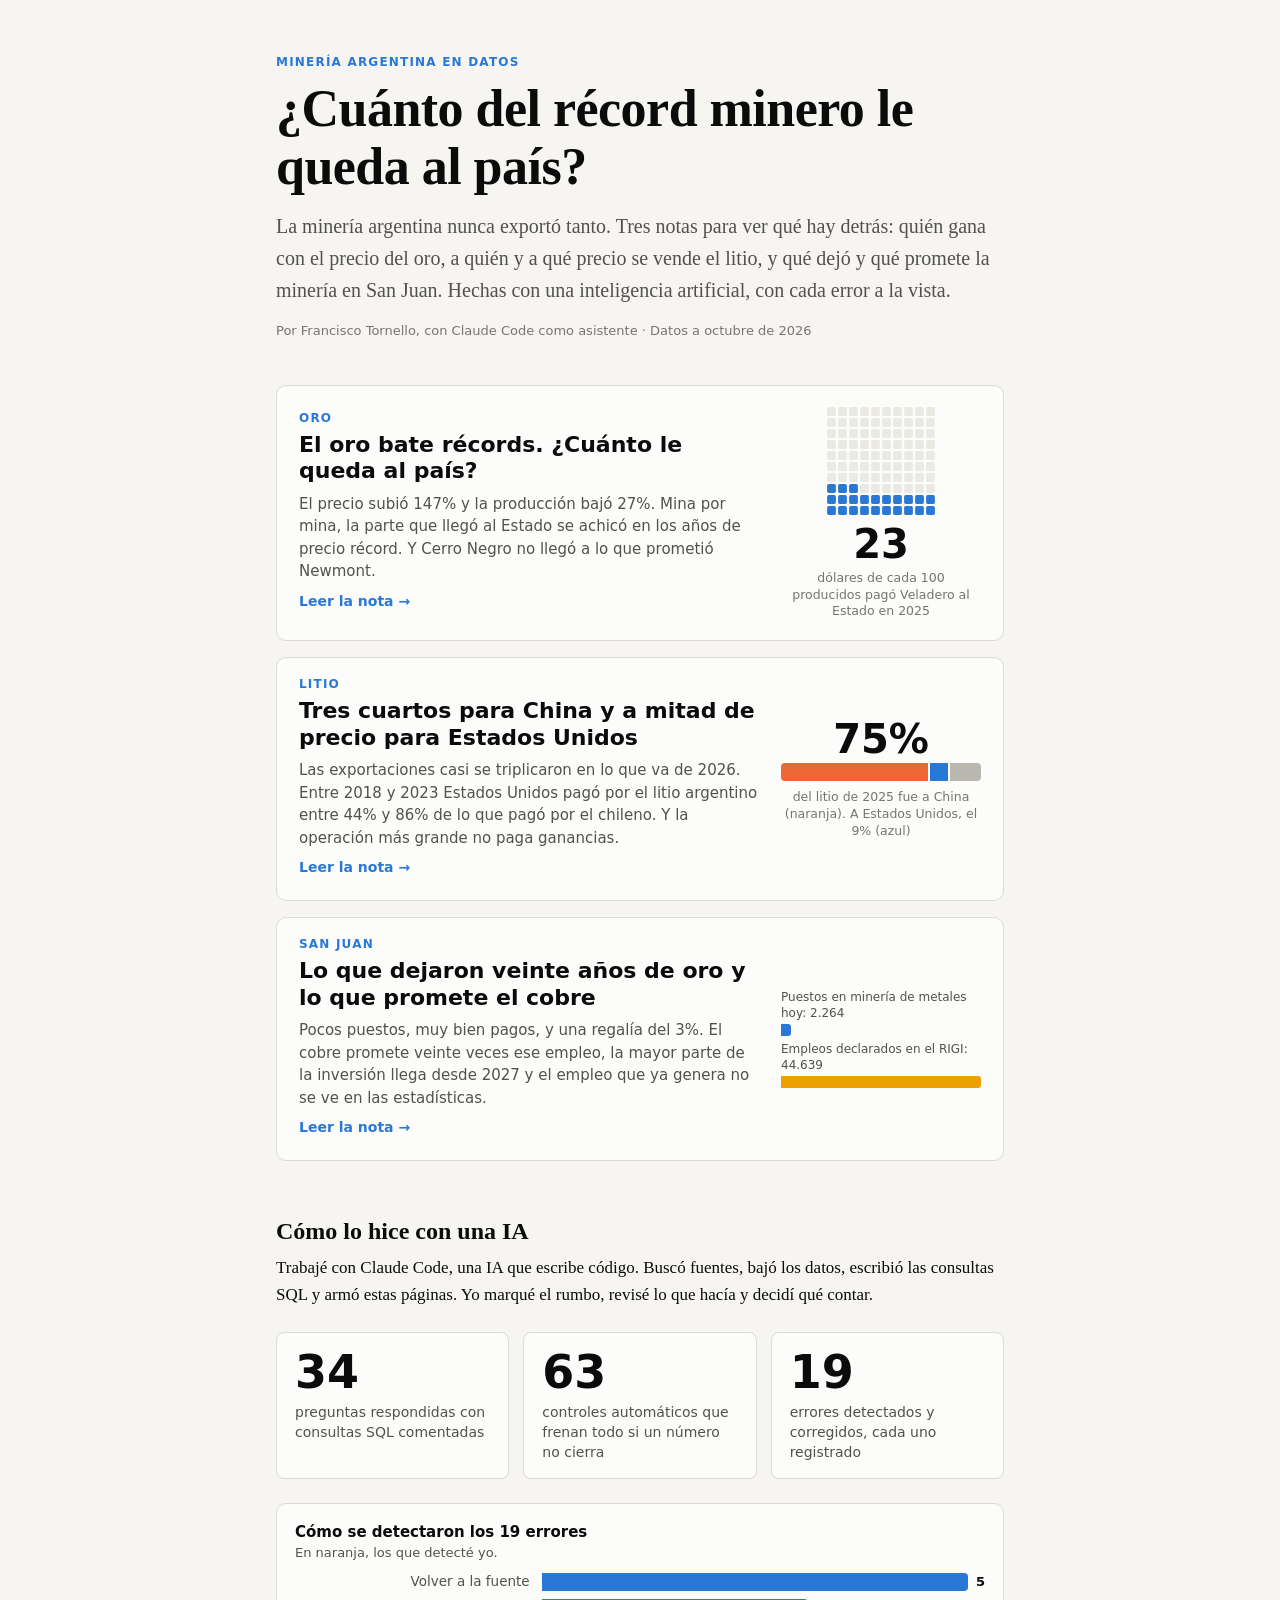
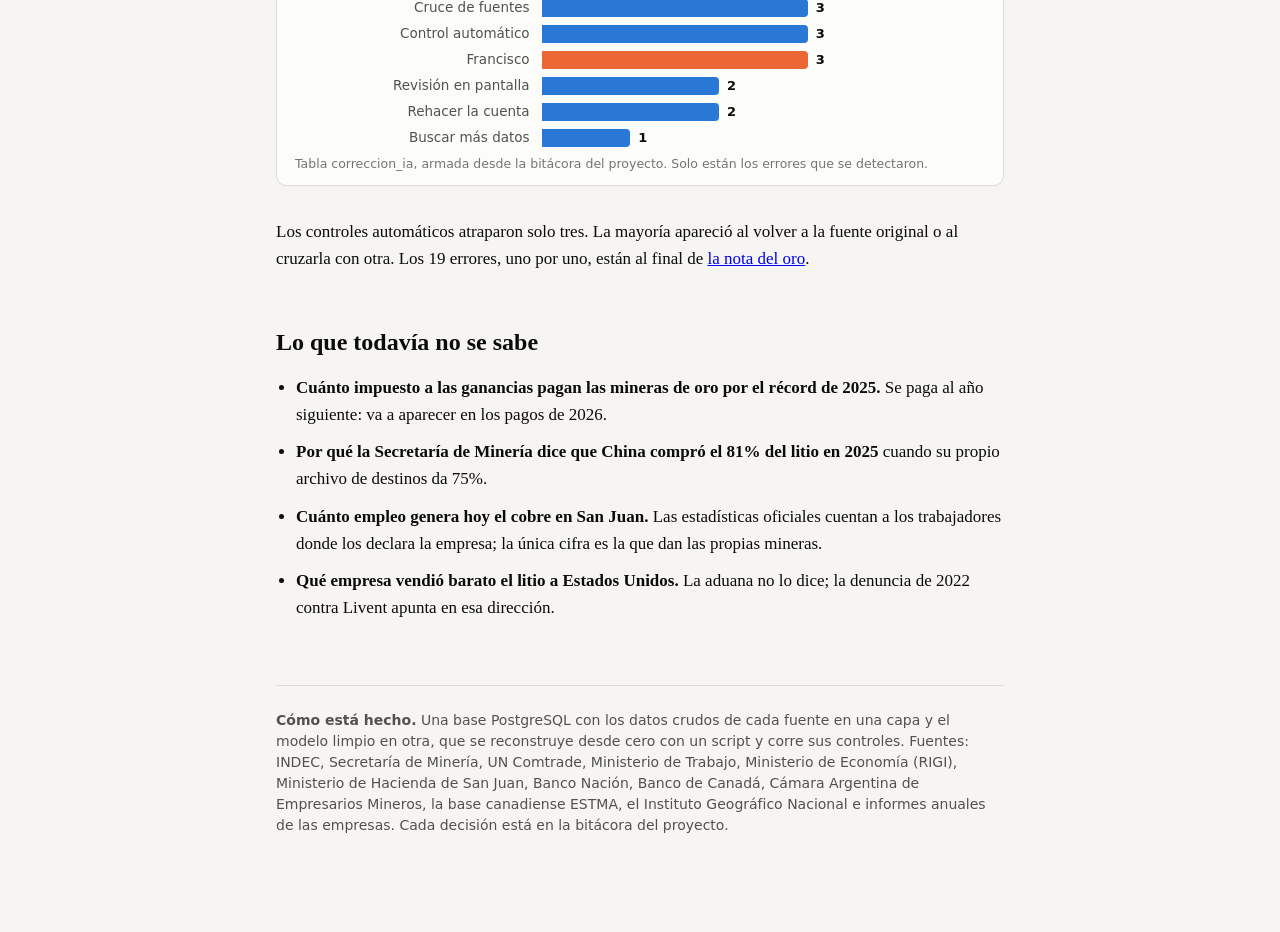
==== pagina/index.html @ 3047401e "Minería argentina en datos: portada, tres notas, 34 consultas y la base que se arma sola Versión púb" ====
<!doctype html>
<html lang="es">
<head>
<meta charset="utf-8">
<meta name="viewport" content="width=device-width, initial-scale=1">
<title>Minería argentina en datos</title>
<style>
:root {
  color-scheme: light;
  --surface-0: #f6f5f2;
  --surface-1: #fcfcfb;
  --text-primary: #0b0b0b;
  --text-secondary: #52514e;
  --text-muted: #77756f;
  --rule: #dddbd5;
  --grid: #ebe9e4;
  --series-1: #2a78d6;
  --series-2: #eb6834;
  --series-3: #1baf7a;
  --series-4: #eda100;
  --series-5: #e87ba4;
  --otros: #b9b7b0;
  --acento: #2a78d6;
}
@media (prefers-color-scheme: dark) {
  :root:where(:not([data-theme="light"])) {
    color-scheme: dark;
    --surface-0: #121211;
    --surface-1: #1a1a19;
    --text-primary: #ffffff;
    --text-secondary: #c3c2b7;
    --text-muted: #9a988f;
    --rule: #383835;
    --grid: #2a2a28;
    --series-1: #3987e5;
    --series-2: #d95926;
    --series-3: #199e70;
    --series-4: #c98500;
    --series-5: #d55181;
    --otros: #5e5d58;
    --acento: #6da7ec;
  }
}
:root[data-theme="dark"] {
  color-scheme: dark;
  --surface-0: #121211;
  --surface-1: #1a1a19;
  --text-primary: #ffffff;
  --text-secondary: #c3c2b7;
  --text-muted: #9a988f;
  --rule: #383835;
  --grid: #2a2a28;
  --series-1: #3987e5;
  --series-2: #d95926;
  --series-3: #199e70;
  --series-4: #c98500;
  --series-5: #d55181;
  --otros: #5e5d58;
  --acento: #6da7ec;
}
* { box-sizing: border-box; }
body {
  margin: 0;
  background: var(--surface-0);
  color: var(--text-primary);
  font: 17px/1.6 Georgia, "Iowan Old Style", "Times New Roman", serif;
}
.contenedor { max-width: 760px; margin: 0 auto; padding: 0 16px 80px; }
header.portada { padding: 56px 0 24px; border-bottom: 1px solid var(--rule); margin-bottom: 32px; }
.antetitulo { font: 600 13px/1.4 system-ui, sans-serif; letter-spacing: .08em; text-transform: uppercase; color: var(--text-muted); }
h1 { font-size: clamp(30px, 6vw, 44px); line-height: 1.12; margin: 10px 0 16px; letter-spacing: -.01em; }
h2 { font-size: 28px; line-height: 1.2; margin: 56px 0 8px; }
h3 { font: 600 17px/1.35 system-ui, sans-serif; margin: 32px 0 6px; }
p { margin: 0 0 16px; }
.bajada { font-size: 20px; color: var(--text-secondary); }
.nota { font: 14px/1.5 system-ui, sans-serif; color: var(--text-secondary); }
.indice { font: 15px/1.6 system-ui, sans-serif; margin: 24px 0 0; padding-left: 20px; }
.indice a { color: var(--acento); }
.numero-historia { font: 600 13px/1 system-ui, sans-serif; color: var(--acento); letter-spacing: .08em; text-transform: uppercase; margin-top: 64px; }
.limite {
  font: 14px/1.5 system-ui, sans-serif; color: var(--text-secondary);
  border-left: 3px solid var(--rule); padding: 4px 0 4px 14px; margin: 16px 0 24px;
}
.limite strong { color: var(--text-primary); }
figure.grafico {
  margin: 24px 0 32px; background: var(--surface-1); border: 1px solid var(--rule);
  border-radius: 10px; padding: 18px 18px 12px;
}
figure.grafico .titulo { font: 600 15px/1.35 system-ui, sans-serif; margin: 0 0 2px; }
figure.grafico .subtitulo { font: 13px/1.4 system-ui, sans-serif; color: var(--text-secondary); margin: 0 0 10px; }
.leyenda { display: flex; flex-wrap: wrap; gap: 6px 16px; font: 13px/1.3 system-ui, sans-serif; color: var(--text-secondary); margin: 4px 0 6px; }
.leyenda span { display: inline-flex; align-items: center; gap: 6px; }
.leyenda i { display: inline-block; width: 14px; height: 0; border-top: 2px solid; }
.leyenda i.caja { height: 10px; border: none; border-radius: 2px; }
.lienzo { position: relative; }
.lienzo svg { display: block; width: 100%; height: auto; overflow: visible; }
.lienzo text { font-family: system-ui, sans-serif; }
.eje text { font-size: 11px; fill: var(--text-muted); }
.eje line.grilla { stroke: var(--grid); }
.etiqueta { font-size: 12px; fill: var(--text-secondary); font-weight: 600; }
figcaption { font: 12.5px/1.45 system-ui, sans-serif; color: var(--text-muted); margin-top: 8px; }
details.tabla { font: 13px/1.4 system-ui, sans-serif; margin-top: 6px; }
details.tabla summary { cursor: pointer; color: var(--text-secondary); }
details.tabla table, table.datos { border-collapse: collapse; width: 100%; margin: 8px 0; font: 13px/1.4 system-ui, sans-serif; }
details.tabla th, details.tabla td, table.datos th, table.datos td { padding: 4px 8px; border-bottom: 1px solid var(--grid); text-align: right; }
details.tabla th:first-child, details.tabla td:first-child, table.datos th:first-child, table.datos td:first-child { text-align: left; }
table.datos th { color: var(--text-secondary); font-weight: 600; }
.tabla-scroll { overflow-x: auto; }
.cifras { display: grid; grid-template-columns: repeat(auto-fit, minmax(160px, 1fr)); gap: 12px; margin: 24px 0 32px; }
.cifra { background: var(--surface-1); border: 1px solid var(--rule); border-radius: 10px; padding: 14px 16px; }
.cifra .valor { font: 700 30px/1.1 system-ui, sans-serif; letter-spacing: -.01em; }
.cifra .texto { font: 13px/1.4 system-ui, sans-serif; color: var(--text-secondary); margin-top: 6px; }
.tooltip {
  position: absolute; pointer-events: none; z-index: 5; min-width: 140px;
  background: var(--surface-1); border: 1px solid var(--rule); border-radius: 8px;
  box-shadow: 0 4px 16px rgba(0,0,0,.12); padding: 8px 10px; font: 12.5px/1.45 system-ui, sans-serif;
  opacity: 0; transition: opacity .1s;
}
.tooltip .encabezado { color: var(--text-muted); margin-bottom: 4px; }
.tooltip .fila { display: flex; align-items: center; gap: 8px; }
.tooltip .fila i { width: 12px; border-top: 2px solid; }
.tooltip .fila b { font-weight: 700; color: var(--text-primary); min-width: 48px; }
.tooltip .fila span { color: var(--text-secondary); }
footer { border-top: 1px solid var(--rule); margin-top: 64px; padding-top: 24px; }
footer ul { padding-left: 20px; font: 14px/1.6 system-ui, sans-serif; color: var(--text-secondary); }
@media (max-width: 560px) {
  body { font-size: 16px; }
  .bajada { font-size: 18px; }
  figure.grafico { padding: 14px 12px 10px; }
}

/* ---------- piezas visuales de las notas ---------- */
svg.mapa { max-width: 380px; display: block; margin: 0 auto; }
.provincia { fill: var(--grid); stroke: var(--surface-1); stroke-width: .8; }
.provincia.destacada { fill: var(--rule); }
circle.anterior { fill: none; stroke: var(--text-muted); stroke-width: 1.2; stroke-dasharray: 3 2.5; }
line.guia { stroke: var(--text-muted); stroke-width: .8; }
.etiqueta-mapa { font: 600 13px system-ui, sans-serif; fill: var(--text-primary); }
.etiqueta-mapa-valor { font: 12px system-ui, sans-serif; fill: var(--text-secondary); }
.rotulo-fila { font: 13px system-ui, sans-serif; fill: var(--text-secondary); }
.rotulo-fila.fuerte { font-weight: 700; fill: var(--text-primary); }
.valor-fila { font: 600 12.5px system-ui, sans-serif; fill: var(--text-primary); }
line.conector { stroke: var(--text-muted); stroke-dasharray: 2 2; }

.cien-grilla { display: grid; grid-template-columns: repeat(auto-fit, minmax(130px, 1fr)); gap: 18px; margin-top: 8px; }
.cien svg { width: 100%; max-width: 150px; display: block; }
.cien-numero { font: 700 30px/1 system-ui, sans-serif; margin-top: 8px; }
.cien-nombre { font: 600 13.5px/1.3 system-ui, sans-serif; margin-top: 4px; }
.cien-nota { font: 12.5px/1.35 system-ui, sans-serif; color: var(--text-muted); margin-top: 2px; }

.ad { display: grid; gap: 18px; margin-top: 6px; }
.ad-fila { display: grid; grid-template-columns: 1fr auto; column-gap: 12px; row-gap: 4px; }
.ad-nombre { grid-column: 1 / -1; font: 600 13.5px system-ui, sans-serif; }
.ad-barra { grid-column: 1; display: grid; grid-template-columns: 40px 1fr 64px; align-items: center; gap: 8px; }
.ad-anio { font: 12px system-ui, sans-serif; color: var(--text-muted); }
.ad-pista { height: 14px; }
.ad-relleno { height: 100%; border-radius: 0 4px 4px 0; }
.ad-valor { font: 600 12.5px system-ui, sans-serif; }
.ad-cambio { grid-column: 2; grid-row: 2 / span 2; align-self: center; font: 700 22px system-ui, sans-serif; color: var(--text-primary); }

ol.linea-tiempo { list-style: none; margin: 18px 0 8px; padding: 0 0 0 22px; border-left: 2px solid var(--rule); }
ol.linea-tiempo li { position: relative; margin: 0 0 16px; font: 15px/1.45 system-ui, sans-serif; }
ol.linea-tiempo li::before {
  content: ""; position: absolute; left: -29px; top: 5px; width: 12px; height: 12px; border-radius: 50%;
  background: var(--surface-0); border: 2px solid var(--text-muted);
}
ol.linea-tiempo li.sube::before { background: var(--series-3); border-color: var(--series-3); }
ol.linea-tiempo li.baja::before { background: var(--series-2); border-color: var(--series-2); }
ol.linea-tiempo li.rigi::before { background: var(--series-1); border-color: var(--series-1); }
.lt-fecha { display: block; font: 700 12.5px system-ui, sans-serif; color: var(--text-muted); letter-spacing: .04em; }

.dos-cifras { display: grid; grid-template-columns: repeat(auto-fit, minmax(200px, 1fr)); gap: 14px; margin: 24px 0; }
.dos-cifras > div { background: var(--surface-1); border: 1px solid var(--rule); border-radius: 8px; padding: 16px 18px; }
.dos-cifras .n { font: 700 46px/1 system-ui, sans-serif; }
.dos-cifras .t { font: 14px/1.4 system-ui, sans-serif; color: var(--text-secondary); margin-top: 8px; }
.dos-cifras i { display: inline-block; width: 14px; height: 4px; border-radius: 2px; vertical-align: middle; margin-right: 6px; }
.etiqueta-mapa, .etiqueta-mapa-valor { paint-order: stroke; stroke: var(--surface-1); stroke-width: 3px; stroke-linejoin: round; }
.lt-referencia { font: 12.5px/1.45 system-ui, sans-serif; color: var(--text-muted); }
.lt-referencia i { display: inline-block; width: 10px; height: 10px; border-radius: 50%; margin: 0 4px 0 10px; vertical-align: -1px; }
.marca { font: 11.5px system-ui, sans-serif; fill: var(--text-secondary); }

.bh { display: grid; grid-template-columns: minmax(110px, 34%) 1fr; gap: 8px 12px; align-items: center; margin-top: 8px; }
.bh-nombre { font: 13.5px/1.3 system-ui, sans-serif; color: var(--text-secondary); text-align: right; }
.bh-pista { display: flex; align-items: center; gap: 8px; }
.bh-relleno { height: 18px; border-radius: 0 4px 4px 0; min-width: 2px; }
.bh-valor { font: 600 13px system-ui, sans-serif; }
.bh-nota { font: 12px/1.35 system-ui, sans-serif; color: var(--text-muted); margin-top: -4px; }

.tarjetas { display: grid; grid-template-columns: repeat(auto-fit, minmax(260px, 1fr)); gap: 14px; margin: 20px 0; }
.tarjeta { background: var(--surface-1); border: 1px solid var(--rule); border-radius: 8px; padding: 14px 16px; font: 14px/1.45 system-ui, sans-serif; }
.tarjeta p { margin: 8px 0 0; }
.tarjeta .rotulo { display: block; font: 700 11px system-ui, sans-serif; letter-spacing: .08em; text-transform: uppercase; color: var(--text-muted); margin-bottom: 2px; }
.tarjeta s { color: var(--text-secondary); text-decoration-color: var(--series-2); text-decoration-thickness: 2px; }
.tarjeta-n { font: 700 12px system-ui, sans-serif; color: var(--text-muted); }
.tarjeta-como { margin-top: 10px; padding-top: 8px; border-top: 1px solid var(--rule); font: 600 13px system-ui, sans-serif; color: var(--text-primary); }
.tres-cifras { grid-template-columns: repeat(auto-fit, minmax(160px, 1fr)); }

/* Portada: presentación, tres tarjetas de notas y el método. */
.portada-cabecera { padding: 56px 0 8px; }
.portada-cabecera h1 { font-size: clamp(34px, 6.4vw, 52px); margin: 12px 0 14px; }
.seccion-nota { font: 700 12px/1 system-ui, sans-serif; letter-spacing: .1em; text-transform: uppercase; color: var(--acento); }
.firma { font: 13px/1.4 system-ui, sans-serif; color: var(--text-muted); margin: 0 0 8px; }
h2.intertitulo { font-size: 24px; margin: 56px 0 8px; }
.nota-corta { font-size: 17px; }

.notas { display: grid; gap: 16px; margin: 28px 0 0; }
.nota-tarjeta {
  display: grid; grid-template-columns: 1fr 200px; gap: 20px; align-items: center;
  background: var(--surface-1); border: 1px solid var(--rule); border-radius: 10px; padding: 20px 22px;
  color: inherit; text-decoration: none; transition: border-color .15s;
}
.nota-tarjeta:hover, .nota-tarjeta:focus-visible { border-color: var(--acento); }
.nota-tarjeta .seccion-nota { margin-bottom: 8px; }
.nota-tarjeta h3 { font-size: 22px; line-height: 1.2; margin: 0 0 8px; }
.nota-tarjeta p { margin: 0; font: 15px/1.5 system-ui, sans-serif; color: var(--text-secondary); }
.nota-tarjeta .leer { display: inline-block; margin-top: 10px; font: 600 14px system-ui, sans-serif; color: var(--acento); }
.mini { text-align: center; }
.mini .n { font: 700 40px/1 system-ui, sans-serif; }
.mini .t { font: 12.5px/1.35 system-ui, sans-serif; color: var(--text-muted); margin-top: 6px; }
.mini svg { width: 110px; display: block; margin: 0 auto 8px; }
.mini-barra { display: flex; height: 18px; border-radius: 4px; overflow: hidden; gap: 2px; margin: 4px 0 8px; }
.mini-barra span { display: block; height: 100%; }
.mini-filas { display: grid; gap: 6px; text-align: left; }
.mini-filas div { font: 12px/1.3 system-ui, sans-serif; color: var(--text-secondary); }
.mini-filas i { display: block; height: 12px; border-radius: 0 3px 3px 0; margin-top: 3px; min-width: 2px; }
@media (max-width: 560px) { .nota-tarjeta { grid-template-columns: 1fr; } }

ul.abierto { padding-left: 20px; font-size: 17px; }
ul.abierto li { margin-bottom: 10px; }
</style>
</head>
<body>
<div class="contenedor">

<header class="portada-cabecera">
  <div class="seccion-nota">Minería argentina en datos</div>
  <h1>¿Cuánto del récord minero le queda al país?</h1>
  <p class="bajada">La minería argentina nunca exportó tanto. Tres notas para ver qué hay detrás: quién gana con el precio del oro, a quién y a qué precio se vende el litio, y qué dejó y qué promete la minería en San Juan. Hechas con una inteligencia artificial, con cada error a la vista.</p>
  <p class="firma">Por Francisco Tornello, con Claude Code como asistente · Datos a octubre de 2026</p>
</header>

<div class="notas">
  <a class="nota-tarjeta" href="notas/oro.html">
    <div>
      <div class="seccion-nota">Oro</div>
      <h3>El oro bate récords. ¿Cuánto le queda al país?</h3>
      <p>El precio subió 147% y la producción bajó 27%. Mina por mina, la parte que llegó al Estado se achicó en los años de precio récord. Y Cerro Negro no llegó a lo que prometió Newmont.</p>
      <span class="leer">Leer la nota →</span>
    </div>
    <div class="mini" id="mini-oro"></div>
  </a>
  <a class="nota-tarjeta" href="notas/litio.html">
    <div>
      <div class="seccion-nota">Litio</div>
      <h3>Tres cuartos para China y a mitad de precio para Estados Unidos</h3>
      <p>Las exportaciones casi se triplicaron en lo que va de 2026. Entre 2018 y 2023 Estados Unidos pagó por el litio argentino entre 44% y 86% de lo que pagó por el chileno. Y la operación más grande no paga ganancias.</p>
      <span class="leer">Leer la nota →</span>
    </div>
    <div class="mini" id="mini-litio"></div>
  </a>
  <a class="nota-tarjeta" href="notas/san-juan.html">
    <div>
      <div class="seccion-nota">San Juan</div>
      <h3>Lo que dejaron veinte años de oro y lo que promete el cobre</h3>
      <p>Pocos puestos, muy bien pagos, y una regalía del 3%. El cobre promete veinte veces ese empleo, la mayor parte de la inversión llega desde 2027 y el empleo que ya genera no se ve en las estadísticas.</p>
      <span class="leer">Leer la nota →</span>
    </div>
    <div class="mini" id="mini-sj"></div>
  </a>
</div>

<h2 class="intertitulo">Cómo lo hice con una IA</h2>
<p class="nota-corta">Trabajé con Claude Code, una IA que escribe código. Buscó fuentes, bajó los datos, escribió las consultas SQL y armó estas páginas. Yo marqué el rumbo, revisé lo que hacía y decidí qué contar.</p>
<div class="dos-cifras tres-cifras">
  <div><div class="n" id="c-preguntas"></div><div class="t">preguntas respondidas con consultas SQL comentadas</div></div>
  <div><div class="n" id="c-controles"></div><div class="t">controles automáticos que frenan todo si un número no cierra</div></div>
  <div><div class="n" id="c-errores"></div><div class="t">errores detectados y corregidos, cada uno registrado</div></div>
</div>
<figure class="grafico" id="g-deteccion"></figure>
<p class="nota-corta">Los controles automáticos atraparon solo tres. La mayoría apareció al volver a la fuente original o al cruzarla con otra. Los 19 errores, uno por uno, están al final de <a href="notas/oro.html#como-lo-hice">la nota del oro</a>.</p>

<h2 class="intertitulo">Lo que todavía no se sabe</h2>
<ul class="abierto">
  <li><strong>Cuánto impuesto a las ganancias pagan las mineras de oro por el récord de 2025.</strong> Se paga al año siguiente: va a aparecer en los pagos de 2026.</li>
  <li><strong>Por qué la Secretaría de Minería dice que China compró el 81% del litio en 2025</strong> cuando su propio archivo de destinos da 75%.</li>
  <li><strong>Cuánto empleo genera hoy el cobre en San Juan.</strong> Las estadísticas oficiales cuentan a los trabajadores donde los declara la empresa; la única cifra es la que dan las propias mineras.</li>
  <li><strong>Qué empresa vendió barato el litio a Estados Unidos.</strong> La aduana no lo dice; la denuncia de 2022 contra Livent apunta en esa dirección.</li>
</ul>

<footer>
  <p class="nota"><strong>Cómo está hecho.</strong> Una base PostgreSQL con los datos crudos de cada fuente en una capa y el modelo limpio en otra, que se reconstruye desde cero con un script y corre sus controles. Fuentes: INDEC, Secretaría de Minería, UN Comtrade, Ministerio de Trabajo, Ministerio de Economía (RIGI), Ministerio de Hacienda de San Juan, Banco Nación, Banco de Canadá, Cámara Argentina de Empresarios Mineros, la base canadiense ESTMA, el Instituto Geográfico Nacional e informes anuales de las empresas. Cada decisión está en la bitácora del proyecto.</p>
</footer>

</div>

<script>
const DATOS = {"cerro_negro": [{"anio": 2016, "ley": 14.35, "toneladas": 827}, {"anio": 2017, "ley": 14.31, "toneladas": 1031}, {"anio": 2018, "ley": 13.89, "toneladas": 1126}, {"anio": 2021, "ley": 10.152, "toneladas": 885}, {"anio": 2022, "ley": 9.84, "toneladas": 946}, {"anio": 2023, "ley": 8.314, "toneladas": 1076}, {"anio": 2024, "ley": 9.379, "toneladas": 837}, {"anio": 2025, "ley": 8.287, "toneladas": 789}], "veladero_margen": [{"anio": 2017, "precio": 1258, "aisc": 987}, {"anio": 2018, "precio": 1269, "aisc": 1154}, {"anio": 2019, "precio": 1393, "aisc": 1105}, {"anio": 2020, "precio": 1770, "aisc": 1308}, {"anio": 2021, "precio": 1800, "aisc": 1493}, {"anio": 2022, "precio": 1801, "aisc": 1528}, {"anio": 2023, "precio": 1943, "aisc": 1516}, {"anio": 2024, "precio": 2388, "aisc": 1334}, {"anio": 2025, "precio": 3442, "aisc": 1450}], "pagos_oro": [{"mina": "Cerro Negro", "anio": 2022, "valor_musd": 501, "pagado_musd": 88, "pct": 17.6}, {"mina": "Cerro Negro", "anio": 2023, "valor_musd": 523, "pagado_musd": 71, "pct": 13.6}, {"mina": "Cerro Negro", "anio": 2024, "valor_musd": 568, "pagado_musd": 36, "pct": 6.3}, {"mina": "Cerro Negro", "anio": 2025, "valor_musd": 695, "pagado_musd": 55, "pct": 7.9}, {"mina": "Cerro Vanguardia", "anio": 2024, "valor_musd": 418, "pagado_musd": 60, "pct": 14.4}, {"mina": "Cerro Vanguardia", "anio": 2025, "valor_musd": 616, "pagado_musd": 125, "pct": 20.3}, {"mina": "Lindero", "anio": 2022, "valor_musd": 213, "pagado_musd": 20, "pct": 9.5}, {"mina": "Lindero", "anio": 2023, "valor_musd": 197, "pagado_musd": 17, "pct": 8.7}, {"mina": "Lindero", "anio": 2024, "valor_musd": 232, "pagado_musd": 15, "pct": 6.6}, {"mina": "Lindero", "anio": 2025, "valor_musd": 301, "pagado_musd": 10, "pct": 3.3}, {"mina": "Veladero", "anio": 2022, "valor_musd": 702, "pagado_musd": 220, "pct": 31.3}, {"mina": "Veladero", "anio": 2023, "valor_musd": 804, "pagado_musd": 253, "pct": 31.5}, {"mina": "Veladero", "anio": 2024, "valor_musd": 1203, "pagado_musd": 212, "pct": 17.6}, {"mina": "Veladero", "anio": 2025, "valor_musd": 1583, "pagado_musd": 363, "pct": 22.9}], "litio_destinos": [{"anio": 2012, "total_musd": 58, "china": 20, "eeuu": 59, "japon": 14, "corea": 0}, {"anio": 2013, "total_musd": 61, "china": 31, "eeuu": 57, "japon": 0, "corea": 0}, {"anio": 2014, "total_musd": 80, "china": 52, "eeuu": 32, "japon": 7, "corea": 0}, {"anio": 2015, "total_musd": 91, "china": 28, "eeuu": 57, "japon": 7, "corea": 0}, {"anio": 2016, "total_musd": 192, "china": 15, "eeuu": 37, "japon": 35, "corea": 6}, {"anio": 2017, "total_musd": 224, "china": 20, "eeuu": 24, "japon": 38, "corea": 11}, {"anio": 2018, "total_musd": 275, "china": 38, "eeuu": 22, "japon": 15, "corea": 14}, {"anio": 2019, "total_musd": 195, "china": 27, "eeuu": 26, "japon": 27, "corea": 0}, {"anio": 2020, "total_musd": 129, "china": 42, "eeuu": 31, "japon": 6, "corea": 0}, {"anio": 2021, "total_musd": 208, "china": 42, "eeuu": 19, "japon": 16, "corea": 7}, {"anio": 2022, "total_musd": 695, "china": 41, "eeuu": 9, "japon": 31, "corea": 13}, {"anio": 2023, "total_musd": 849, "china": 43, "eeuu": 11, "japon": 25, "corea": 11}, {"anio": 2024, "total_musd": 645, "china": 67, "eeuu": 14, "japon": 4, "corea": 10}, {"anio": 2025, "total_musd": 915, "china": 75, "eeuu": 9, "japon": 0, "corea": 4}], "litio_eeuu": [{"anio": 2012, "argentina": 4428, "chile": 4219, "referencia": null}, {"anio": 2013, "argentina": 4538, "chile": 4413, "referencia": null}, {"anio": 2014, "argentina": 4641, "chile": 4599, "referencia": null}, {"anio": 2015, "argentina": 4929, "chile": 4449, "referencia": null}, {"anio": 2016, "argentina": 5284, "chile": 4589, "referencia": null}, {"anio": 2017, "argentina": 4950, "chile": 5095, "referencia": null}, {"anio": 2018, "argentina": 6350, "chile": 8496, "referencia": 14000}, {"anio": 2019, "argentina": 5605, "chile": 12804, "referencia": 11563}, {"anio": 2020, "argentina": 5434, "chile": 8519, "referencia": 7729}, {"anio": 2021, "argentina": 6056, "chile": 7008, "referencia": 15542}, {"anio": 2022, "argentina": 7106, "chile": 13585, "referencia": 69500}, {"anio": 2023, "argentina": 10920, "chile": 19625, "referencia": 39386}, {"anio": 2024, "argentina": 11587, "chile": 14229, "referencia": 12526}, {"anio": 2025, "argentina": 10864, "chile": 9551, "referencia": 9485}], "litio_operaciones": [{"mina": "Olaroz", "periodo": "07/2021 a 06/2022", "ingresos_musd": 292.8, "ebitda_musd": 220.4, "resultado_bruto_musd": null, "costos_financieros_musd": null, "resultado_neto_musd": null}, {"mina": "Olaroz", "periodo": "07/2022 a 06/2023", "ingresos_musd": 592.2, "ebitda_musd": 475.2, "resultado_bruto_musd": null, "costos_financieros_musd": null, "resultado_neto_musd": null}, {"mina": "Cauchari-Olaroz", "periodo": "01/2023 a 12/2023", "ingresos_musd": 34.521, "ebitda_musd": null, "resultado_bruto_musd": 6.722, "costos_financieros_musd": 0, "resultado_neto_musd": 129.543}, {"mina": "Cauchari-Olaroz", "periodo": "01/2024 a 12/2024", "ingresos_musd": 197.685, "ebitda_musd": null, "resultado_bruto_musd": 19.705, "costos_financieros_musd": -36.189, "resultado_neto_musd": -32.835}, {"mina": "Cauchari-Olaroz", "periodo": "01/2025 a 12/2025", "ingresos_musd": 271.467, "ebitda_musd": null, "resultado_bruto_musd": 32.954, "costos_financieros_musd": -138.595, "resultado_neto_musd": -38.761}], "olaroz_pagos": [{"anio": 2021, "musd": 5.2}, {"anio": 2022, "musd": 22.5}, {"anio": 2023, "musd": 74.2}, {"anio": 2024, "musd": 66.1}], "san_juan": [{"anio": 2003, "exportado_musd": 12, "puestos": 148}, {"anio": 2004, "exportado_musd": 16, "puestos": 366}, {"anio": 2005, "exportado_musd": 26, "puestos": 676}, {"anio": 2006, "exportado_musd": 363, "puestos": 964}, {"anio": 2007, "exportado_musd": 370, "puestos": 1181}, {"anio": 2008, "exportado_musd": 512, "puestos": 1420}, {"anio": 2009, "exportado_musd": 750, "puestos": 1633}, {"anio": 2010, "exportado_musd": 1654, "puestos": 1905}, {"anio": 2011, "exportado_musd": 1909, "puestos": 2174}, {"anio": 2012, "exportado_musd": 1752, "puestos": 2380}, {"anio": 2013, "exportado_musd": 1370, "puestos": 2502}, {"anio": 2014, "exportado_musd": 1286, "puestos": 2645}, {"anio": 2015, "exportado_musd": 1069, "puestos": 2691}, {"anio": 2016, "exportado_musd": 963, "puestos": 2451}, {"anio": 2017, "exportado_musd": 1116, "puestos": 2732}, {"anio": 2018, "exportado_musd": 896, "puestos": 2494}, {"anio": 2019, "exportado_musd": 890, "puestos": 2163}, {"anio": 2020, "exportado_musd": 819, "puestos": 2134}, {"anio": 2021, "exportado_musd": 857, "puestos": 2337}, {"anio": 2022, "exportado_musd": 865, "puestos": 2451}, {"anio": 2023, "exportado_musd": 880, "puestos": 2237}, {"anio": 2024, "exportado_musd": 1469, "puestos": 2111}, {"anio": 2025, "exportado_musd": 1759, "puestos": 2054}], "salarios": [{"anio": 2004, "veces": 5.7}, {"anio": 2005, "veces": 4.9}, {"anio": 2006, "veces": 3.8}, {"anio": 2007, "veces": 3.3}, {"anio": 2008, "veces": 2.9}, {"anio": 2009, "veces": 3.4}, {"anio": 2010, "veces": 3.6}, {"anio": 2011, "veces": 3.6}, {"anio": 2012, "veces": 3.5}, {"anio": 2013, "veces": 3.3}, {"anio": 2014, "veces": 3.6}, {"anio": 2015, "veces": 4.1}, {"anio": 2016, "veces": 4.4}, {"anio": 2017, "veces": 4.2}, {"anio": 2018, "veces": 4.3}, {"anio": 2019, "veces": 4.8}, {"anio": 2020, "veces": 5.6}, {"anio": 2021, "veces": 5.7}, {"anio": 2022, "veces": 5.8}, {"anio": 2023, "veces": 4.9}, {"anio": 2024, "veces": 5.2}, {"anio": 2025, "veces": 5.7}, {"anio": 2026, "veces": 5.3}], "rigi_calendario": [{"anio": 2024, "cobre": 109, "litio": 374, "oro_plata": 44}, {"anio": 2025, "cobre": 419, "litio": 948, "oro_plata": 105}, {"anio": 2026, "cobre": 962, "litio": 1358, "oro_plata": 259}, {"anio": 2027, "cobre": 2362, "litio": 1141, "oro_plata": 372}, {"anio": 2028, "cobre": 2999, "litio": 749, "oro_plata": 380}, {"anio": 2029, "cobre": 2843, "litio": 229, "oro_plata": 206}, {"anio": 2030, "cobre": 2223, "litio": 190, "oro_plata": 37}, {"anio": 2031, "cobre": 1144, "litio": 339, "oro_plata": 20}, {"anio": 2032, "cobre": 11, "litio": 384, "oro_plata": 21}, {"anio": 2033, "cobre": 16, "litio": 75, "oro_plata": 14}], "catamarca": [{"anio": 2007, "metaliferos": 1776, "litio": 138}, {"anio": 2008, "metaliferos": 1876, "litio": 143}, {"anio": 2009, "metaliferos": 1733, "litio": 150}, {"anio": 2010, "metaliferos": 1833, "litio": 161}, {"anio": 2011, "metaliferos": 1875, "litio": 164}, {"anio": 2012, "metaliferos": 1941, "litio": 192}, {"anio": 2013, "metaliferos": 1963, "litio": 217}, {"anio": 2014, "metaliferos": 1886, "litio": 224}, {"anio": 2015, "metaliferos": 1845, "litio": 233}, {"anio": 2016, "metaliferos": 1615, "litio": 236}, {"anio": 2017, "metaliferos": 1514, "litio": 288}, {"anio": 2018, "metaliferos": 1139, "litio": 368}, {"anio": 2019, "metaliferos": 636, "litio": 404}, {"anio": 2020, "metaliferos": 511, "litio": 455}, {"anio": 2021, "metaliferos": 782, "litio": 503}, {"anio": 2022, "metaliferos": 789, "litio": 867}, {"anio": 2023, "metaliferos": 801, "litio": 1431}, {"anio": 2024, "metaliferos": 864, "litio": 1471}, {"anio": 2025, "metaliferos": 788, "litio": 1546}], "oro_mapa": [{"mina": "Veladero", "provincia": "San Juan", "lat": -29.40026, "lon": -69.91594, "q2015": 602.0, "q2025": 460.0, "ultimo_anio": 2025}, {"mina": "Cerro Negro", "provincia": "Santa Cruz", "lat": -46.90743, "lon": -70.22152, "q2015": 507.4, "q2025": 202.0, "ultimo_anio": 2025}, {"mina": "Cerro Vanguardia", "provincia": "Santa Cruz", "lat": -48.39861, "lon": -68.29083, "q2015": null, "q2025": 179.0, "ultimo_anio": 2025}, {"mina": "Lindero", "provincia": "Salta", "lat": -25.09772, "lon": -67.75905, "q2015": null, "q2025": 87.5, "ultimo_anio": 2025}, {"mina": "Cerro Moro", "provincia": "Santa Cruz", "lat": -48.11, "lon": -66.65, "q2015": null, "q2025": 83.1, "ultimo_anio": 2025}, {"mina": "San José", "provincia": "Santa Cruz", "lat": -46.66848, "lon": -70.29747, "q2015": null, "q2025": 77.0, "ultimo_anio": 2025}, {"mina": "Gualcamayo", "provincia": "San Juan", "lat": -29.72, "lon": -68.629, "q2015": 180.7, "q2025": null, "ultimo_anio": 2022}, {"mina": "Bajo la Alumbrera", "provincia": "Catamarca", "lat": -27.19, "lon": -66.36, "q2015": 196.5, "q2025": null, "ultimo_anio": 2015}], "oro_cascada": [{"mina": "Resto de las minas", "q2015": 732, "q2025": 351}, {"mina": "Cerro Negro", "q2015": 507, "q2025": 202}, {"mina": "Lindero", "q2015": 0, "q2025": 88}, {"mina": "Veladero", "q2015": 602, "q2025": 460}, {"mina": "Bajo la Alumbrera", "q2015": 197, "q2025": 0}, {"mina": "Cerro Moro", "q2015": 0, "q2025": 83}, {"mina": "País", "q2015": 2038, "q2025": 1184}], "cerro_negro_promesa": [{"anio": 2015, "producido": 507.4, "prometido": null}, {"anio": 2016, "producido": 363.0, "prometido": null}, {"anio": 2017, "producido": 452.0, "prometido": null}, {"anio": 2018, "producido": 489.0, "prometido": null}, {"anio": 2019, "producido": null, "prometido": null}, {"anio": 2020, "producido": 216.0, "prometido": null}, {"anio": 2021, "producido": 270.0, "prometido": null}, {"anio": 2022, "producido": 278.0, "prometido": null}, {"anio": 2023, "producido": 269.0, "prometido": null}, {"anio": 2024, "producido": 238.0, "prometido": 350}, {"anio": 2025, "producido": 202.0, "prometido": 350}], "hechos": [{"mina": "Veladero", "fecha": "2005-10-11", "precision": "mes", "tipo": "Inicio", "descripcion": "Se inaugura la explotación de Veladero, en Iglesia, San Juan.", "fuente": "Página/12, 10-10-2005: https://www.pagina12.com.ar/diario/economia/2-57707-2005-10-10.html"}, {"mina": "Cerro Negro", "fecha": "2015-01-01", "precision": "año", "tipo": "Inicio", "descripcion": "Cerro Negro (Goldcorp, Santa Cruz) entra en producción comercial.", "fuente": "Goldcorp, MD&A 2015 (SEC): https://www.sec.gov/Archives/edgar/data/919239/000119312516521641/d135734dex992.htm"}, {"mina": "Veladero", "fecha": "2017-06-30", "precision": "día", "tipo": "Cambio de dueño", "descripcion": "La china Shandong Gold compra la mitad de Veladero a Barrick por 960 millones de dólares.", "fuente": "Barrick, comunicado del 30-6-2017: https://www.barrick.com/English/news/news-details/2017/Barrick-and-Shandong-Complete-Formation-of-Joint-Venture-at-Veladero-Mine/default.aspx"}, {"mina": "Bajo la Alumbrera", "fecha": "2018-01-01", "precision": "año", "tipo": "Cierre", "descripcion": "Bajo la Alumbrera, en Catamarca, deja de producir.", "fuente": "Secretaría de Minería: exportaciones de Catamarca (consulta P19)"}, {"mina": "Cerro Moro", "fecha": "2018-01-01", "precision": "año", "tipo": "Inicio", "descripcion": "Cerro Moro (Yamana Gold, Santa Cruz) empieza a producir.", "fuente": "Yamana Gold, MD&A 2019 (SEC): https://www.sec.gov/Archives/edgar/data/1264089/000126408920000016/ex992q42019mda.htm"}, {"mina": "Cerro Negro", "fecha": "2019-04-18", "precision": "día", "tipo": "Cambio de dueño", "descripcion": "Newmont compra Goldcorp y se queda con Cerro Negro.", "fuente": "Newmont, Full Year and Q4 2019 Regional Operating Statistics"}, {"mina": "Cerro Negro", "fecha": "2020-01-01", "precision": "año", "tipo": "Freno", "descripcion": "Newmont pone Cerro Negro un tiempo en cuidado y mantenimiento.", "fuente": "Newmont, Annual Report 2020"}, {"mina": "Lindero", "fecha": "2020-10-20", "precision": "día", "tipo": "Inicio", "descripcion": "Primer oro de Lindero (Fortuna, Salta).", "fuente": "Fortuna, comunicado del 20-10-2020: https://www.globalminingreview.com/mining/22102020/fortuna-announces-first-gold-pour-at-lindero-mine"}, {"mina": "Fenix", "fecha": "2022-07-01", "precision": "mes", "tipo": "Denuncia", "descripcion": "La Aduana denuncia a Livent, que exporta desde Fénix (Catamarca), por declarar el carbonato de litio a 5.100 dólares la tonelada en 403 operaciones de 2018 y 2019, y le reclama 8 millones de dólares. Un mes antes había fijado una referencia de 53.000.", "fuente": "Bloomberg Línea, 14-7-2022: https://www.bloomberglinea.com/2022/07/12/litio-en-argentina-bajo-sospecha-aduana-notifico-a-livent-con-multa-millonaria/"}, {"mina": "Cerro Negro", "fecha": "2023-06-01", "precision": "día", "tipo": "Promesa", "descripcion": "Newmont anuncia una inversión de 540 millones de dólares para extender la vida de la mina hasta 2034 y subir la producción a más de 350 mil onzas por año desde 2024.", "fuente": "Bloomberg Línea, 1-6-2023: https://www.bloomberglinea.com/english/worlds-biggest-gold-producer-to-invest-540m-in-argentinas-cerro-negro-mine/"}, {"mina": "Cerro Negro", "fecha": "2024-04-09", "precision": "día", "tipo": "Accidente", "descripcion": "Mueren dos trabajadores del equipo de Servicios Técnicos de Newmont. La mina queda suspendida unas seis semanas.", "fuente": "Newmont, comunicado del 10-4-2024: https://www.newmont.com/investors/news-release/news-details/2024/Cerro-Negro-Incident/default.aspx; Energiminas, 24-5-2024: https://energiminas.com/2024/05/24/newmont-reabre-mina-de-oro-cerro-negro-en-argentina/"}, {"mina": "Gualcamayo", "fecha": "2026-01-13", "precision": "día", "tipo": "RIGI", "descripcion": "El proyecto Carbonatos Profundos, para reactivar Gualcamayo, entra al RIGI.", "fuente": "Tablero RIGI, Ministerio de Economía (tabla rigi_proyecto)"}, {"mina": "Argentina", "fecha": "2026-02-04", "precision": "día", "tipo": "Acuerdo", "descripcion": "Argentina y Estados Unidos firman en Washington un acuerdo marco sobre minerales críticos.", "fuente": "Energiminas, 5-2-2026: https://energiminas.com/2026/02/05/minerales-criticos-argentina-y-estados-unidos-firman-un-acuerdo-para-consolidar-cadenas-de-valor-mas-solidas/"}, {"mina": "Veladero", "fecha": "2026-03-30", "precision": "día", "tipo": "RIGI", "descripcion": "La ampliación de las fases 8 y 9 de lixiviación de Veladero entra al RIGI.", "fuente": "Tablero RIGI, Ministerio de Economía (tabla rigi_proyecto)"}], "correcciones": [{"numero": 1, "fecha": "2026-10-13", "tipo": "Dato", "lo_que_se_dijo": "Por el secreto estadístico, la base de exportaciones del INDEC no sirve desde 2018.", "lo_correcto": "Desde 2018 se tapan algunos destinos, pero el INDEC agrega una fila confidencial con el resto. Lo que se pierde es parte del destino, no el total.", "como_se_detecto": "Volver a la fuente", "que_quedo": "Se usa el INDEC completo, con la fila confidencial."}, {"numero": 2, "fecha": "2026-10-13", "tipo": "Dato", "lo_que_se_dijo": "Desde 2018 el total exportado de cada producto en el INDEC sigue siendo exacto.", "lo_correcto": "Es cierto para el oro, no para el litio ni la plata. En 2022 el INDEC muestra 76 millones de dólares de litio y la Secretaría de Minería 207.", "como_se_detecto": "Cruce de fuentes", "que_quedo": "Control: el oro tiene que coincidir entre las dos fuentes todos los años; el litio, solo hasta 2017."}, {"numero": 3, "fecha": "2026-10-13", "tipo": "Método", "lo_que_se_dijo": "Que la Secretaría de Minería y el INDEC den lo mismo valida el dato por dos caminos.", "lo_correcto": "La Secretaría arma sus series con datos del INDEC: no son independientes. La validación independiente son los países compradores (UN Comtrade).", "como_se_detecto": "Volver a la fuente", "que_quedo": "Se cargaron los datos de los países compradores y quedaron como control."}, {"numero": 4, "fecha": "2026-10-13", "tipo": "Modelo de datos", "lo_que_se_dijo": "Los puestos de trabajo son números enteros.", "lo_correcto": "Hay 268 filas con medio puesto (11,5) en cuatro meses de 2009, 2012 y 2013.", "como_se_detecto": "Control automático", "que_quedo": "La columna pasó a admitir decimales."}, {"numero": 5, "fecha": "2026-10-13", "tipo": "Dato", "lo_que_se_dijo": "El litio exportado en 2022 fue de 207 millones de dólares.", "lo_correcto": "Fue de 695 millones. El archivo mensual de la Secretaría pone desde 2018 lo que está bajo secreto en un grupo \"Otro\", y parte del litio está ahí.", "como_se_detecto": "Cruce de fuentes", "que_quedo": "Para el litio se usan totales anuales. Quedó anotado que entre 2018 y 2023 no hay serie mensual confiable."}, {"numero": 6, "fecha": "2026-10-13", "tipo": "Contexto desactualizado", "lo_que_se_dijo": "Panorama de temas armado con notas de prensa de marzo a junio: la reforma de la Ley de Glaciares y la llegada del RIGI como debates abiertos.", "lo_correcto": "Las dos cosas ya estaban resueltas en octubre de 2026: la ley se reformó en abril y los grandes proyectos ya habían entrado al RIGI.", "como_se_detecto": "Francisco", "que_quedo": "El panorama se rehízo con las portadas de esa semana de cinco medios mineros."}, {"numero": 7, "fecha": "2026-10-13", "tipo": "Interpretación", "lo_que_se_dijo": "El índice oficial de producción de doré (de 156 a 35) mide cuánto cayó el oro.", "lo_correcto": "Ese índice cae mucho más que las otras dos medidas, que coinciden entre sí. Sirve para la dirección, no para el tamaño: la caída es de alrededor del 40%, no del 80%.", "como_se_detecto": "Cruce de fuentes", "que_quedo": "Para la magnitud se usan las dos medidas que coinciden; la tercera queda anotada."}, {"numero": 8, "fecha": "2026-10-13", "tipo": "Supuesto del control", "lo_que_se_dijo": "Las regalías de San Juan tienen que dar entre 1,5% y 3,5% de lo exportado.", "lo_correcto": "2022 da 3,6%. El renglón de regalías incluye las hidroeléctricas y se pasa a dólares con el promedio anual.", "como_se_detecto": "Control automático", "que_quedo": "El rango se amplió a 2% a 4% y quedó escrito por qué."}, {"numero": 9, "fecha": "2026-10-14", "tipo": "Interpretación", "lo_que_se_dijo": "La caída del oro del país se explica por minas que se agotan.", "lo_correcto": "Parte se explica por un cierre: Bajo la Alumbrera, en Catamarca, también producía oro y cerró en 2018. Y la mina que más cayó no es Veladero sino Cerro Negro, en Santa Cruz (−60% desde 2015).", "como_se_detecto": "Buscar más datos", "que_quedo": "Se armó la producción por mina a partir de los informes de 15 empresas."}, {"numero": 10, "fecha": "2026-10-14", "tipo": "Dato", "lo_que_se_dijo": "Cada pago de la base canadiense ESTMA aparece una vez.", "lo_correcto": "Algunos pagos aparecen dos veces, por ejemplo Pachón en 2025, que informan Glencore y su filial con los mismos montos.", "como_se_detecto": "Control automático", "que_quedo": "Se quitan los repetidos y quedan registrados en una tabla aparte."}, {"numero": 11, "fecha": "2026-10-14", "tipo": "Método", "lo_que_se_dijo": "Los pagos de Cerro Negro en ESTMA se pueden validar con los impuestos de su empresa en la Secretaría de Minería.", "lo_correcto": "Miden cosas distintas: la Secretaría incluye cargas sociales y no incluye regalías provinciales.", "como_se_detecto": "Volver a la fuente", "que_quedo": "No se usó como control."}, {"numero": 12, "fecha": "2026-10-14", "tipo": "Presentación", "lo_que_se_dijo": "El 2,6% del empleo de San Juan es la minería.", "lo_correcto": "El 2,6% es solo la minería de metales; con canteras es 3,6%.", "como_se_detecto": "Revisión en pantalla", "que_quedo": "Se corrigió el rótulo."}, {"numero": 13, "fecha": "2026-10-14", "tipo": "Interpretación", "lo_que_se_dijo": "Estados Unidos pagó por el litio argentino alrededor de la mitad que por el chileno entre 2018 y 2023.", "lo_correcto": "Fue entre 44% y 86% según el año; la mitad fue en 2019 y en 2022.", "como_se_detecto": "Rehacer la cuenta", "que_quedo": "Se corrigió en la página y en el video."}, {"numero": 14, "fecha": "2026-10-14", "tipo": "Causa sin respaldo", "lo_que_se_dijo": "Cerro Negro paró en 2020 por la pandemia.", "lo_correcto": "El informe de Newmont solo dice que la puso en cuidado y mantenimiento; no da la causa.", "como_se_detecto": "Volver a la fuente", "que_quedo": "Se dice lo que dice el informe."}, {"numero": 15, "fecha": "2026-10-14", "tipo": "Dato", "lo_que_se_dijo": "Las regalías de San Juan son el 3% del valor del mineral.", "lo_correcto": "Lo cobrado da cerca del 3% de lo exportado. La ley fija 3% del valor en boca de mina, que es otra base.", "como_se_detecto": "Volver a la fuente", "que_quedo": "Se distinguen las dos cosas."}, {"numero": 16, "fecha": "2026-10-14", "tipo": "Cuenta", "lo_que_se_dijo": "Las minas nuevas compensaron una quinta parte de lo que perdieron las demás.", "lo_correcto": "Es una sexta parte: 171 mil onzas contra 1.025 mil.", "como_se_detecto": "Rehacer la cuenta", "que_quedo": "Se corrigió el texto."}, {"numero": 17, "fecha": "2026-10-14", "tipo": "Dato", "lo_que_se_dijo": "El mapa oficial de provincias se puede dibujar tal cual viene.", "lo_correcto": "El archivo trae la Ciudad de Buenos Aires ampliada y dibujada sobre el mar, como un recuadro; aparecía como un círculo en el océano.", "como_se_detecto": "Revisión en pantalla", "que_quedo": "El script que achica el mapa la saca."}, {"numero": 18, "fecha": "2026-10-14", "tipo": "Originalidad", "lo_que_se_dijo": "\"El récord del oro es precio, no producción\" como hallazgo principal.", "lo_correcto": "Ya lo dicen la cámara minera y la Bolsa de Comercio de Rosario. Lo que nadie publica es cuánto paga cada mina al Estado.", "como_se_detecto": "Francisco", "que_quedo": "La nota se reordena para abrir con lo propio."}, {"numero": 19, "fecha": "2026-10-14", "tipo": "Contexto omitido", "lo_que_se_dijo": "Cerro Negro produce menos porque su mineral es más pobre.", "lo_correcto": "Es parte de la historia. En 2023 Newmont anunció 540 millones de dólares y más de 350 mil onzas por año desde 2024, y produjo 238 mil y 202 mil. En abril de 2024 murieron dos trabajadores y la mina estuvo parada seis semanas.", "como_se_detecto": "Francisco", "que_quedo": "Se suma a la base y a la nota."}], "litio_prensa": [{"dato": "Exportado enero a agosto de 2026 (millones de USD)", "publicado": 1467, "mis_datos": 1467}, {"dato": "Variación contra enero a agosto de 2025 (%)", "publicado": 190.5, "mis_datos": 190.5}, {"dato": "Exportado en 2025 (millones de USD)", "publicado": 914, "mis_datos": 915}, {"dato": "China, parte de lo exportado en 2025 (%)", "publicado": 81.1, "mis_datos": 74.9}], "sj_regalias": [{"anio": 2017, "regalias_millones_pesos": 621, "pesos_por_usd": 16.7, "regalias_musd": 37.1, "exportado_san_juan_musd": 1116, "pct_de_lo_exportado": 3.3}, {"anio": 2018, "regalias_millones_pesos": 816, "pesos_por_usd": 28.1, "regalias_musd": 29.1, "exportado_san_juan_musd": 896, "pct_de_lo_exportado": 3.2}, {"anio": 2019, "regalias_millones_pesos": 1469, "pesos_por_usd": 48.2, "regalias_musd": 30.5, "exportado_san_juan_musd": 890, "pct_de_lo_exportado": 3.4}, {"anio": 2020, "regalias_millones_pesos": 1903, "pesos_por_usd": 70.6, "regalias_musd": 26.9, "exportado_san_juan_musd": 819, "pct_de_lo_exportado": 3.3}, {"anio": 2021, "regalias_millones_pesos": 2737, "pesos_por_usd": 95.1, "regalias_musd": 28.8, "exportado_san_juan_musd": 857, "pct_de_lo_exportado": 3.4}, {"anio": 2022, "regalias_millones_pesos": 4064, "pesos_por_usd": 130.5, "regalias_musd": 31.1, "exportado_san_juan_musd": 865, "pct_de_lo_exportado": 3.6}, {"anio": 2023, "regalias_millones_pesos": 6963, "pesos_por_usd": 296.0, "regalias_musd": 23.5, "exportado_san_juan_musd": 880, "pct_de_lo_exportado": 2.7}, {"anio": 2024, "regalias_millones_pesos": 41599, "pesos_por_usd": 935.2, "regalias_musd": 44.5, "exportado_san_juan_musd": 1469, "pct_de_lo_exportado": 3.0}, {"anio": 2025, "regalias_millones_pesos": 61699, "pesos_por_usd": 1263.8, "regalias_musd": 48.8, "exportado_san_juan_musd": 1759, "pct_de_lo_exportado": 2.8}], "sj_empleo_cobre": [{"serie": "1320 Extracción de minerales metalíferos no ferros (enero)", "anio": 2023, "puestos": 2316}, {"serie": "1320 Extracción de minerales metalíferos no ferros (enero)", "anio": 2024, "puestos": 2298}, {"serie": "1320 Extracción de minerales metalíferos no ferros (enero)", "anio": 2025, "puestos": 2034}, {"serie": "1320 Extracción de minerales metalíferos no ferros (enero)", "anio": 2026, "puestos": 2264}, {"serie": "1429 Explotación de minas y canteras n.c.p. (enero)", "anio": 2023, "puestos": 509}, {"serie": "1429 Explotación de minas y canteras n.c.p. (enero)", "anio": 2024, "puestos": 572}, {"serie": "1429 Explotación de minas y canteras n.c.p. (enero)", "anio": 2025, "puestos": 569}, {"serie": "1429 Explotación de minas y canteras n.c.p. (enero)", "anio": 2026, "puestos": 703}, {"serie": "4519 Movimiento de suelos y preparación de terreno (enero)", "anio": 2023, "puestos": 1129}, {"serie": "4519 Movimiento de suelos y preparación de terreno (enero)", "anio": 2024, "puestos": 1020}, {"serie": "4519 Movimiento de suelos y preparación de terreno (enero)", "anio": 2025, "puestos": 1055}, {"serie": "4519 Movimiento de suelos y preparación de terreno (enero)", "anio": 2026, "puestos": 1292}, {"serie": "4520 Construcción de edificios y sus partes y obra (enero)", "anio": 2023, "puestos": 12577}, {"serie": "4520 Construcción de edificios y sus partes y obra (enero)", "anio": 2024, "puestos": 7456}, {"serie": "4520 Construcción de edificios y sus partes y obra (enero)", "anio": 2025, "puestos": 6929}, {"serie": "4520 Construcción de edificios y sus partes y obra (enero)", "anio": 2026, "puestos": 7626}, {"serie": "7499 Servicios empresariales n.c.p. (enero)", "anio": 2023, "puestos": 2286}, {"serie": "7499 Servicios empresariales n.c.p. (enero)", "anio": 2024, "puestos": 2756}, {"serie": "7499 Servicios empresariales n.c.p. (enero)", "anio": 2025, "puestos": 2745}, {"serie": "7499 Servicios empresariales n.c.p. (enero)", "anio": 2026, "puestos": 3011}, {"serie": "Iglesia, todos los sectores (promedio del año)", "anio": 2019, "puestos": 3262}, {"serie": "Iglesia, todos los sectores (promedio del año)", "anio": 2020, "puestos": 3316}, {"serie": "Iglesia, todos los sectores (promedio del año)", "anio": 2021, "puestos": 3647}, {"serie": "Iglesia, todos los sectores (promedio del año)", "anio": 2022, "puestos": 4233}, {"serie": "Iglesia, todos los sectores (promedio del año)", "anio": 2023, "puestos": 3724}, {"serie": "Iglesia, todos los sectores (promedio del año)", "anio": 2024, "puestos": 3666}, {"serie": "Iglesia, todos los sectores (promedio del año)", "anio": 2025, "puestos": 3634}], "cifras": {"puestos_metal_sj_2026": 2264, "puestos_privados_sj_2026": 85493, "rigi_empleos_sj": 44639, "rigi_inversion_sj": 13510, "expo_mineria_2025": 6074, "controles": 63, "preguntas": 34}, "mapa": [{"nombre": "Buenos Aires", "anillos": [[[-58.34, -34.04], [-58.65, -34.04], [-58.99, -33.85], [-59.24, -33.81], [-59.25, -33.72], [-59.45, -33.72], [-59.52, -33.63], [-59.61, -33.7], [-60.26, -33.26], [-60.46, -33.63], [-60.89, -33.57], [-61.72, -34.39], [-63.39, -34.39], [-63.38, -40.71], [-62.99, -40.8], [-62.79, -41.02], [-62.71, -41.04], [-62.31, -40.87], [-62.17, -40.63], [-62.17, -40.58], [-62.42, -40.46], [-62.49, -40.3], [-62.33, -40.16], [-62.32, -39.87], [-62.12, -39.85], [-62.05, -39.45], [-62.27, -39.3], [-62.09, -39.39], [-62.01, -39.37], [-62.31, -39.27], [-62.24, -39.25], [-62.34, -39.16], [-62.32, -38.89], [-62.4, -38.81], [-62.21, -38.8], [-62.05, -38.93], [-61.55, -39.0], [-60.86, -38.98], [-59.85, -38.84], [-58.46, -38.52], [-57.86, -38.3], [-57.54, -38.1], [-57.49, -37.83], [-57.13, -37.49], [-56.67, -36.88], [-56.7, -36.41], [-56.78, -36.29], [-56.91, -36.34], [-57.1, -36.28], [-57.35, -36.03], [-57.36, -35.75], [-57.13, -35.45], [-57.34, -35.16], [-57.87, -34.83], [-58.2, -34.74], [-58.34, -34.63], [-58.46, -34.71], [-58.53, -34.65], [-58.46, -34.53], [-58.51, -34.45], [-58.35, -34.22], [-58.34, -34.04]], [[-62.0, -39.09], [-62.06, -39.16], [-61.87, -39.24], [-61.88, -39.13], [-62.0, -39.09]], [[-62.04, -39.0], [-62.12, -39.01], [-62.04, -39.04], [-62.04, -39.0]]]}, {"nombre": "San Luis", "anillos": [[[-66.66, -31.92], [-67.14, -31.83], [-67.38, -31.87], [-67.38, -32.13], [-67.38, -32.24], [-67.27, -32.34], [-67.32, -32.39], [-67.3, -32.54], [-67.17, -32.76], [-67.23, -32.9], [-67.15, -33.44], [-66.87, -33.83], [-66.67, -33.96], [-66.81, -34.35], [-66.76, -34.57], [-66.57, -34.83], [-66.48, -35.14], [-66.64, -36.0], [-65.11, -36.0], [-65.14, -33.19], [-65.0, -33.0], [-64.91, -32.69], [-64.92, -32.33], [-65.21, -32.33], [-65.25, -32.09], [-65.63, -31.9], [-65.98, -31.89], [-66.08, -31.97], [-66.3, -31.93], [-66.37, -32.0], [-66.66, -31.92]]]}, {"nombre": "Santa Fe", "anillos": [[[-58.88, -28.07], [-58.88, -28.0], [-61.71, -28.0], [-62.13, -30.48], [-61.84, -30.74], [-62.12, -31.61], [-62.24, -31.7], [-62.17, -31.99], [-62.2, -32.11], [-61.93, -32.46], [-61.89, -32.61], [-61.95, -32.68], [-61.8, -32.77], [-61.79, -33.01], [-62.88, -34.39], [-61.72, -34.39], [-60.89, -33.57], [-60.46, -33.63], [-60.26, -33.26], [-60.3, -33.18], [-60.49, -33.13], [-60.68, -32.9], [-60.78, -32.51], [-60.68, -32.32], [-60.66, -32.07], [-60.72, -31.96], [-60.66, -31.92], [-60.64, -31.74], [-60.47, -31.7], [-60.14, -31.44], [-60.11, -31.29], [-60.0, -31.24], [-59.63, -30.71], [-59.71, -30.27], [-59.64, -30.24], [-59.57, -30.0], [-59.66, -29.83], [-59.6, -29.39], [-59.52, -29.34], [-59.51, -29.25], [-59.2, -29.03], [-59.05, -28.49], [-59.11, -28.22], [-59.07, -28.14], [-58.95, -28.13], [-58.88, -28.07]]]}, {"nombre": "La Rioja", "anillos": [[[-65.42, -30.12], [-65.75, -29.27], [-65.82, -29.27], [-65.82, -29.18], [-66.1, -28.94], [-66.4, -28.86], [-66.35, -28.72], [-66.5, -28.62], [-66.57, -28.29], [-67.02, -28.25], [-67.16, -28.38], [-67.69, -28.31], [-67.85, -28.37], [-67.92, -28.11], [-68.11, -28.17], [-68.14, -28.1], [-68.27, -28.1], [-68.29, -28.02], [-68.46, -28.01], [-68.44, -27.87], [-68.51, -27.85], [-68.55, -27.71], [-68.58, -27.82], [-68.8, -27.76], [-69.09, -27.8], [-69.34, -28.16], [-69.39, -28.22], [-69.45, -28.18], [-69.52, -28.33], [-69.63, -28.38], [-69.42, -28.45], [-69.32, -28.41], [-69.16, -28.76], [-68.91, -28.86], [-68.96, -28.96], [-68.91, -29.13], [-69.0, -29.18], [-68.96, -29.29], [-69.02, -29.64], [-68.44, -29.65], [-68.2, -29.78], [-68.16, -29.88], [-68.05, -29.91], [-67.59, -30.3], [-67.49, -30.54], [-67.08, -30.92], [-67.1, -31.38], [-66.95, -31.63], [-66.87, -31.63], [-66.8, -31.81], [-66.66, -31.92], [-66.37, -32.0], [-66.3, -31.93], [-66.08, -31.97], [-65.98, -31.89], [-65.77, -31.89], [-65.77, -31.04], [-65.42, -30.12]]]}, {"nombre": "Catamarca", "anillos": [[[-66.1, -26.22], [-66.17, -26.13], [-66.23, -26.15], [-66.38, -26.42], [-66.54, -26.35], [-66.59, -26.15], [-66.85, -25.97], [-66.84, -25.71], [-66.65, -25.71], [-66.56, -25.62], [-66.52, -25.44], [-66.6, -25.36], [-66.56, -25.3], [-68.51, -25.17], [-68.52, -25.37], [-68.59, -25.45], [-68.38, -26.18], [-68.56, -26.29], [-68.59, -26.49], [-68.26, -26.92], [-68.3, -27.04], [-68.56, -27.12], [-68.58, -27.18], [-68.67, -27.1], [-68.79, -27.1], [-68.89, -27.4], [-68.98, -27.43], [-68.94, -27.53], [-69.04, -27.59], [-69.09, -27.8], [-68.8, -27.76], [-68.58, -27.82], [-68.55, -27.71], [-68.51, -27.85], [-68.44, -27.87], [-68.46, -28.01], [-68.29, -28.02], [-68.27, -28.1], [-68.14, -28.1], [-68.11, -28.17], [-67.92, -28.11], [-67.85, -28.37], [-67.69, -28.31], [-67.16, -28.38], [-67.02, -28.25], [-66.57, -28.29], [-66.5, -28.62], [-66.35, -28.72], [-66.4, -28.86], [-66.1, -28.94], [-65.82, -29.18], [-65.82, -29.27], [-65.75, -29.27], [-65.42, -30.12], [-65.16, -30.05], [-64.94, -29.85], [-64.96, -29.6], [-64.82, -29.57], [-64.79, -29.4], [-64.84, -29.32], [-64.78, -29.27], [-64.85, -29.2], [-64.9, -28.84], [-65.19, -28.62], [-65.13, -28.61], [-65.1, -28.47], [-65.17, -27.95], [-65.36, -27.85], [-65.57, -28.01], [-65.67, -27.97], [-65.71, -27.81], [-65.75, -27.77], [-65.83, -27.84], [-65.93, -27.65], [-65.97, -27.33], [-66.14, -27.26], [-65.86, -26.93], [-65.9, -26.86], [-65.83, -26.75], [-66.04, -26.6], [-66.17, -26.63], [-66.1, -26.22]]]}, {"nombre": "Tucumán", "anillos": [[[-64.49, -26.22], [-64.78, -26.22], [-64.95, -26.31], [-65.27, -26.17], [-65.36, -26.06], [-65.69, -26.12], [-65.72, -26.35], [-66.1, -26.22], [-66.17, -26.63], [-66.04, -26.6], [-65.83, -26.75], [-65.9, -26.86], [-65.86, -26.93], [-66.14, -27.26], [-65.97, -27.33], [-65.93, -27.65], [-65.83, -27.84], [-65.75, -27.77], [-65.71, -27.81], [-65.67, -27.97], [-65.57, -28.01], [-65.36, -27.85], [-65.17, -27.95], [-65.16, -27.88], [-65.04, -27.88], [-64.97, -27.35], [-64.85, -27.32], [-64.71, -26.82], [-64.62, -26.8], [-64.59, -26.66], [-64.5, -26.67], [-64.49, -26.22]]]}, {"nombre": "Chaco", "anillos": [[[-58.38, -26.88], [-58.99, -26.38], [-59.14, -26.3], [-59.36, -26.34], [-59.43, -26.15], [-59.66, -26.13], [-59.67, -26.0], [-59.76, -25.92], [-60.03, -25.69], [-60.19, -25.64], [-60.22, -25.49], [-60.35, -25.32], [-60.53, -25.17], [-60.65, -25.17], [-60.93, -25.0], [-61.14, -24.8], [-61.2, -24.66], [-61.45, -24.61], [-61.77, -24.31], [-62.14, -24.22], [-62.33, -24.08], [-62.34, -24.39], [-63.42, -25.65], [-61.71, -25.65], [-61.71, -28.0], [-58.88, -28.0], [-58.88, -28.07], [-58.81, -27.78], [-58.88, -27.5], [-58.78, -27.38], [-58.62, -27.33], [-58.59, -27.23], [-58.65, -27.13], [-58.55, -27.11], [-58.48, -26.93], [-58.38, -26.88]]]}, {"nombre": "Formosa", "anillos": [[[-58.38, -26.88], [-58.25, -26.75], [-58.26, -26.65], [-58.19, -26.65], [-58.22, -26.4], [-58.1, -26.22], [-58.16, -26.18], [-57.86, -26.01], [-57.89, -25.95], [-57.8, -25.82], [-57.83, -25.76], [-57.57, -25.54], [-57.56, -25.45], [-57.78, -25.15], [-58.24, -24.93], [-58.34, -25.0], [-58.47, -24.86], [-58.67, -24.83], [-59.12, -24.62], [-59.48, -24.33], [-60.04, -24.01], [-60.28, -24.04], [-60.99, -23.81], [-61.13, -23.58], [-61.49, -23.42], [-61.57, -23.3], [-61.99, -23.02], [-62.2, -22.71], [-62.19, -22.62], [-62.26, -22.6], [-62.25, -22.52], [-62.34, -22.46], [-62.34, -24.11], [-61.77, -24.31], [-61.45, -24.61], [-61.2, -24.66], [-61.14, -24.8], [-60.93, -25.0], [-60.65, -25.17], [-60.53, -25.17], [-60.35, -25.32], [-60.22, -25.49], [-60.19, -25.64], [-60.03, -25.69], [-59.76, -25.92], [-59.67, -26.0], [-59.66, -26.13], [-59.43, -26.15], [-59.36, -26.34], [-59.14, -26.3], [-58.99, -26.38], [-58.38, -26.88]]]}, {"nombre": "Mendoza", "anillos": [[[-70.13, -32.57], [-70.15, -32.73], [-69.99, -32.9], [-70.09, -33.05], [-70.04, -33.27], [-70.0, -33.32], [-69.84, -33.27], [-69.77, -33.34], [-69.87, -33.54], [-69.9, -33.78], [-69.86, -33.89], [-69.91, -33.96], [-69.82, -34.02], [-69.87, -34.13], [-69.8, -34.21], [-69.91, -34.29], [-69.97, -34.25], [-70.03, -34.29], [-70.01, -34.41], [-70.31, -34.75], [-70.25, -34.79], [-70.38, -35.17], [-70.54, -35.2], [-70.58, -35.27], [-70.42, -35.35], [-70.45, -35.45], [-70.38, -35.51], [-70.42, -35.64], [-70.32, -35.82], [-70.43, -35.9], [-70.37, -35.92], [-70.43, -36.1], [-70.37, -36.28], [-70.34, -36.34], [-70.23, -36.32], [-70.12, -36.57], [-69.92, -36.79], [-69.75, -36.89], [-69.78, -36.99], [-69.71, -37.1], [-69.53, -37.17], [-69.27, -37.15], [-69.06, -37.22], [-69.03, -37.36], [-68.77, -37.37], [-68.7, -37.44], [-68.51, -37.45], [-68.44, -37.54], [-68.25, -37.57], [-68.25, -36.17], [-68.3, -36.17], [-68.3, -36.0], [-66.62, -35.96], [-66.48, -35.14], [-66.57, -34.83], [-66.76, -34.57], [-66.81, -34.35], [-66.67, -33.96], [-66.87, -33.83], [-67.14, -33.46], [-67.23, -32.9], [-67.17, -32.75], [-67.33, -32.35], [-67.52, -32.23], [-67.84, -32.22], [-67.96, -32.09], [-68.06, -32.08], [-68.46, -32.14], [-68.46, -32.24], [-68.67, -32.34], [-68.92, -32.34], [-68.92, -32.11], [-69.18, -32.0], [-69.31, -32.09], [-69.42, -32.07], [-69.6, -32.15], [-69.63, -32.26], [-69.72, -32.32], [-69.71, -32.5], [-69.78, -32.54], [-70.0, -32.53], [-70.08, -32.63], [-70.13, -32.57]]]}, {"nombre": "Entre Ríos", "anillos": [[[-57.81, -30.73], [-58.03, -30.59], [-58.08, -30.42], [-58.22, -30.28], [-58.58, -30.16], [-58.88, -30.25], [-59.06, -30.23], [-59.23, -30.36], [-59.56, -30.34], [-59.59, -30.43], [-59.67, -30.34], [-59.7, -30.44], [-59.63, -30.71], [-59.73, -30.88], [-60.0, -31.24], [-60.11, -31.29], [-60.15, -31.45], [-60.68, -31.81], [-60.65, -31.9], [-60.72, -31.98], [-60.66, -32.07], [-60.68, -32.32], [-60.78, -32.51], [-60.68, -32.9], [-60.51, -33.11], [-60.3, -33.18], [-60.04, -33.45], [-59.66, -33.62], [-59.61, -33.7], [-59.52, -33.63], [-59.45, -33.72], [-59.25, -33.72], [-59.24, -33.81], [-58.99, -33.85], [-58.65, -34.04], [-58.34, -34.04], [-58.49, -33.58], [-58.37, -33.13], [-58.08, -33.0], [-58.2, -32.46], [-58.1, -32.25], [-58.18, -32.17], [-58.14, -32.0], [-58.21, -31.87], [-58.08, -31.81], [-58.01, -31.69], [-57.98, -31.58], [-58.08, -31.46], [-57.98, -31.39], [-57.91, -31.21], [-57.86, -31.04], [-57.91, -30.92], [-57.82, -30.9], [-57.81, -30.73]]]}, {"nombre": "Jujuy", "anillos": [[[-65.19, -22.09], [-65.75, -22.11], [-65.92, -21.93], [-66.05, -21.92], [-66.08, -21.83], [-66.24, -21.79], [-66.29, -22.09], [-66.74, -22.24], [-66.78, -22.44], [-67.03, -22.54], [-67.01, -22.65], [-67.18, -22.81], [-66.99, -23.0], [-67.21, -23.69], [-66.84, -24.07], [-66.48, -24.21], [-66.35, -24.02], [-66.37, -23.69], [-66.17, -23.41], [-65.99, -23.51], [-65.99, -23.98], [-65.75, -24.06], [-65.65, -24.38], [-65.54, -24.45], [-65.32, -24.5], [-65.19, -24.46], [-64.93, -24.6], [-64.84, -24.47], [-64.65, -24.61], [-64.42, -24.4], [-64.29, -24.41], [-64.15, -24.14], [-64.16, -23.52], [-64.35, -23.52], [-64.45, -23.64], [-64.53, -23.52], [-64.68, -23.46], [-64.87, -23.48], [-64.91, -23.31], [-65.07, -23.21], [-65.07, -23.05], [-65.25, -22.93], [-65.27, -22.65], [-65.35, -22.6], [-65.19, -22.09]]]}, {"nombre": "Santiago del Estero", "anillos": [[[-61.71, -28.0], [-61.71, -25.65], [-63.42, -25.65], [-63.48, -25.71], [-64.01, -25.67], [-64.03, -25.75], [-64.27, -25.7], [-64.5, -26.24], [-64.5, -26.67], [-64.59, -26.66], [-64.62, -26.8], [-64.71, -26.82], [-64.85, -27.32], [-64.97, -27.35], [-65.04, -27.88], [-65.18, -27.92], [-65.1, -28.47], [-65.13, -28.61], [-65.19, -28.62], [-64.9, -28.84], [-64.85, -29.2], [-64.78, -29.27], [-64.84, -29.32], [-64.79, -29.4], [-64.82, -29.57], [-64.28, -29.5], [-63.98, -29.55], [-63.96, -29.62], [-63.81, -29.58], [-63.72, -29.67], [-63.47, -29.66], [-63.46, -29.76], [-62.81, -29.83], [-62.79, -29.96], [-62.56, -30.06], [-62.59, -30.26], [-62.52, -30.34], [-62.17, -30.35], [-62.13, -30.48], [-61.71, -28.0]]]}, {"nombre": "Corrientes", "anillos": [[[-56.02, -27.32], [-56.28, -27.41], [-56.39, -27.61], [-56.6, -27.43], [-56.72, -27.46], [-56.69, -27.58], [-56.85, -27.61], [-56.98, -27.49], [-57.33, -27.41], [-57.51, -27.44], [-57.93, -27.26], [-58.5, -27.27], [-58.78, -27.38], [-58.88, -27.5], [-58.81, -27.78], [-58.86, -28.05], [-58.95, -28.13], [-59.07, -28.14], [-59.11, -28.22], [-59.05, -28.49], [-59.2, -29.03], [-59.51, -29.25], [-59.52, -29.34], [-59.6, -29.39], [-59.66, -29.83], [-59.57, -30.0], [-59.64, -30.24], [-59.71, -30.27], [-59.62, -30.42], [-59.56, -30.34], [-59.23, -30.36], [-59.06, -30.23], [-58.88, -30.25], [-58.58, -30.16], [-58.22, -30.28], [-58.08, -30.42], [-58.03, -30.59], [-57.81, -30.73], [-57.89, -30.51], [-57.65, -30.35], [-57.64, -30.18], [-57.47, -30.12], [-57.34, -29.99], [-57.29, -29.83], [-56.97, -29.64], [-56.7, -29.36], [-56.59, -29.12], [-56.43, -29.08], [-56.29, -28.8], [-56.01, -28.61], [-56.01, -28.51], [-55.88, -28.48], [-55.88, -28.36], [-55.69, -28.42], [-55.67, -28.33], [-55.78, -28.25], [-55.62, -28.14], [-55.82, -27.95], [-55.83, -27.79], [-56.05, -27.45], [-56.02, -27.32]], [[-56.91, -27.42], [-57.03, -27.48], [-56.84, -27.6], [-56.74, -27.55], [-56.73, -27.5], [-56.91, -27.42]], [[-56.71, -27.56], [-56.72, -27.52], [-56.77, -27.59], [-56.71, -27.56]]]}, {"nombre": "Misiones", "anillos": [[[-55.62, -28.14], [-55.45, -28.1], [-55.38, -27.98], [-55.2, -27.86], [-55.03, -27.86], [-55.08, -27.79], [-54.94, -27.77], [-54.81, -27.53], [-54.68, -27.57], [-54.58, -27.45], [-54.52, -27.5], [-54.42, -27.41], [-54.28, -27.45], [-54.17, -27.25], [-54.08, -27.3], [-53.95, -27.15], [-53.8, -27.15], [-53.8, -27.04], [-53.66, -26.86], [-53.76, -26.64], [-53.64, -26.22], [-53.84, -25.97], [-53.82, -25.8], [-53.89, -25.62], [-53.96, -25.64], [-54.07, -25.56], [-54.1, -25.61], [-54.1, -25.49], [-54.21, -25.54], [-54.19, -25.59], [-54.39, -25.6], [-54.42, -25.69], [-54.59, -25.59], [-54.58, -25.67], [-54.66, -25.68], [-54.59, -25.82], [-54.61, -25.96], [-54.68, -25.99], [-54.62, -26.21], [-54.8, -26.54], [-54.81, -26.67], [-54.94, -26.68], [-54.96, -26.78], [-55.14, -26.87], [-55.14, -26.95], [-55.37, -26.96], [-55.45, -27.1], [-55.56, -27.11], [-55.62, -27.19], [-55.59, -27.33], [-55.73, -27.44], [-55.9, -27.34], [-56.04, -27.34], [-56.05, -27.45], [-55.83, -27.79], [-55.82, -27.95], [-55.62, -28.14]]]}, {"nombre": "Salta", "anillos": [[[-62.34, -22.46], [-62.79, -22.16], [-62.81, -22.0], [-63.93, -22.0], [-64.24, -22.56], [-64.34, -22.87], [-64.34, -22.74], [-64.43, -22.65], [-64.41, -22.54], [-64.53, -22.44], [-64.54, -22.29], [-64.62, -22.21], [-64.99, -22.08], [-65.19, -22.09], [-65.35, -22.6], [-65.27, -22.65], [-65.25, -22.93], [-65.07, -23.05], [-65.07, -23.21], [-64.91, -23.31], [-64.87, -23.48], [-64.68, -23.46], [-64.53, -23.52], [-64.45, -23.64], [-64.35, -23.52], [-64.16, -23.52], [-64.15, -24.14], [-64.29, -24.41], [-64.42, -24.4], [-64.65, -24.61], [-64.84, -24.47], [-64.93, -24.6], [-65.19, -24.46], [-65.32, -24.5], [-65.54, -24.45], [-65.65, -24.38], [-65.75, -24.06], [-65.99, -23.98], [-65.99, -23.51], [-66.17, -23.41], [-66.37, -23.69], [-66.35, -24.02], [-66.48, -24.21], [-66.84, -24.07], [-67.21, -23.69], [-67.32, -24.03], [-68.39, -24.49], [-68.57, -24.79], [-68.43, -24.91], [-68.34, -25.11], [-68.51, -25.17], [-66.56, -25.3], [-66.6, -25.36], [-66.52, -25.44], [-66.56, -25.62], [-66.65, -25.71], [-66.84, -25.71], [-66.85, -25.97], [-66.59, -26.15], [-66.54, -26.35], [-66.38, -26.42], [-66.21, -26.13], [-66.07, -26.24], [-65.72, -26.35], [-65.69, -26.12], [-65.36, -26.06], [-65.27, -26.17], [-64.95, -26.31], [-64.78, -26.22], [-64.49, -26.22], [-64.27, -25.7], [-64.03, -25.75], [-64.01, -25.67], [-63.48, -25.71], [-62.34, -24.39], [-62.34, -22.46]]]}, {"nombre": "Córdoba", "anillos": [[[-62.13, -30.48], [-62.17, -30.35], [-62.52, -30.34], [-62.59, -30.26], [-62.56, -30.06], [-62.79, -29.96], [-62.81, -29.83], [-63.46, -29.76], [-63.47, -29.66], [-63.72, -29.67], [-63.81, -29.58], [-63.96, -29.62], [-63.98, -29.55], [-64.28, -29.5], [-64.96, -29.6], [-64.94, -29.85], [-65.16, -30.05], [-65.42, -30.12], [-65.77, -31.04], [-65.77, -31.89], [-65.63, -31.9], [-65.25, -32.09], [-65.21, -32.33], [-64.92, -32.33], [-64.91, -32.69], [-65.0, -33.0], [-65.14, -33.19], [-65.11, -35.02], [-63.39, -35.0], [-63.39, -34.39], [-62.88, -34.39], [-61.79, -33.01], [-61.8, -32.77], [-61.95, -32.68], [-61.89, -32.61], [-61.93, -32.46], [-62.2, -32.11], [-62.17, -31.99], [-62.24, -31.7], [-62.12, -31.61], [-61.84, -30.74], [-62.13, -30.48]]]}, {"nombre": "La Pampa", "anillos": [[[-63.38, -39.33], [-63.39, -35.0], [-65.11, -35.02], [-65.11, -36.0], [-68.3, -36.0], [-68.3, -36.17], [-68.25, -36.17], [-68.25, -37.57], [-67.79, -37.65], [-67.73, -37.85], [-67.9, -38.02], [-67.75, -38.06], [-67.66, -38.2], [-67.53, -38.26], [-67.19, -38.22], [-67.09, -38.4], [-66.63, -38.54], [-66.54, -38.72], [-66.08, -38.73], [-65.69, -38.83], [-65.58, -38.77], [-65.38, -38.86], [-65.11, -38.8], [-64.37, -38.88], [-63.38, -39.33]]]}, {"nombre": "Tierra del Fuego, Antártida e Islas del Atlántico Sur", "anillos": [[[-65.14, -54.65], [-65.81, -54.65], [-66.46, -54.48], [-66.75, -54.26], [-67.45, -53.98], [-67.57, -53.89], [-67.55, -53.84], [-67.94, -53.63], [-68.14, -53.33], [-68.55, -53.25], [-68.54, -53.15], [-68.41, -53.05], [-68.29, -53.01], [-68.25, -53.06], [-68.29, -52.95], [-68.61, -52.66], [-68.61, -54.89], [-68.26, -54.84], [-68.31, -54.81], [-68.26, -54.8], [-67.69, -54.89], [-67.15, -54.89], [-66.45, -55.06], [-65.97, -54.96], [-65.99, -54.9], [-65.74, -54.91], [-65.72, -54.97], [-65.48, -54.89], [-65.38, -54.94], [-65.14, -54.65]], [[-58.47, -51.31], [-58.58, -51.3], [-58.62, -51.35], [-58.97, -51.24], [-58.87, -51.38], [-59.01, -51.39], [-58.96, -51.44], [-59.14, -51.44], [-58.95, -51.52], [-59.06, -51.52], [-59.04, -51.6], [-59.12, -51.51], [-59.18, -51.58], [-59.02, -51.67], [-58.98, -51.8], [-59.05, -51.83], [-59.09, -51.69], [-59.39, -51.84], [-59.5, -51.84], [-59.46, -51.89], [-59.53, -51.9], [-59.47, -51.93], [-59.59, -51.9], [-59.56, -52.01], [-59.65, -52.01], [-59.56, -52.08], [-59.73, -52.13], [-59.48, -52.31], [-59.31, -52.35], [-59.38, -52.32], [-59.36, -52.22], [-59.47, -52.16], [-59.3, -52.14], [-59.21, -52.22], [-59.04, -52.25], [-59.1, -52.2], [-59.03, -52.16], [-59.15, -52.16], [-59.07, -52.1], [-59.27, -52.0], [-59.02, -52.03], [-58.93, -52.11], [-58.75, -52.04], [-58.65, -52.14], [-58.61, -51.98], [-58.89, -51.93], [-58.78, -51.94], [-58.99, -51.86], [-58.96, -51.8], [-58.76, -51.9], [-58.45, -51.93], [-58.17, -51.82], [-58.36, -51.82], [-58.12, -51.8], [-58.23, -51.76], [-57.74, -51.69], [-57.89, -51.69], [-57.77, -51.62], [-58.16, -51.55], [-58.04, -51.5], [-57.76, -51.54], [-57.87, -51.51], [-57.76, -51.5], [-57.94, -51.36], [-58.28, -51.39], [-58.37, -51.48], [-58.2, -51.52], [-58.25, -51.55], [-58.19, -51.61], [-58.25, -51.59], [-58.22, -51.65], [-58.28, -51.55], [-58.42, -51.56], [-58.42, -51.48], [-58.54, -51.49], [-58.53, -51.4], [-58.45, -51.46], [-58.31, -51.42], [-58.47, -51.31]], [[-59.2, -51.4], [-59.39, -51.33], [-59.48, -51.4], [-59.38, -51.43], [-59.52, -51.48], [-59.59, -51.45], [-59.49, -51.4], [-59.79, -51.46], [-59.75, -51.41], [-60.04, -51.39], [-60.09, -51.45], [-59.98, -51.47], [-60.12, -51.5], [-60.66, -51.36], [-60.6, -51.44], [-60.38, -51.49], [-60.51, -51.53], [-60.04, -51.7], [-60.65, -51.67], [-60.57, -51.8], [-60.25, -51.7], [-60.18, -51.71], [-60.2, -51.78], [-60.32, -51.76], [-60.3, -51.83], [-60.35, -51.86], [-60.39, -51.77], [-60.45, -51.78], [-60.51, -51.94], [-60.64, -51.92], [-60.42, -51.93], [-60.45, -51.97], [-60.67, -51.97], [-60.68, -52.03], [-60.7, -51.96], [-60.84, -51.95], [-60.75, -52.02], [-60.88, -52.07], [-61.03, -52.01], [-61.05, -52.05], [-60.8, -52.19], [-60.73, -52.18], [-60.85, -52.11], [-60.69, -52.12], [-60.74, -52.15], [-60.64, -52.2], [-60.7, -52.21], [-60.65, -52.26], [-60.5, -52.19], [-60.57, -52.13], [-60.38, -52.18], [-60.49, -52.12], [-60.35, -52.16], [-60.24, -51.99], [-59.86, -51.96], [-59.59, -51.66], [-59.39, -51.6], [-59.34, -51.5], [-59.23, -51.46], [-59.28, -51.43], [-59.2, -51.4]], [[-63.81, -54.73], [-64.13, -54.77], [-64.35, -54.73], [-64.36, -54.8], [-64.55, -54.73], [-64.51, -54.8], [-64.75, -54.83], [-64.61, -54.91], [-64.29, -54.79], [-64.22, -54.86], [-63.85, -54.79], [-63.81, -54.73]], [[-60.86, -51.79], [-60.99, -51.87], [-61.03, -51.86], [-60.94, -51.8], [-61.03, -51.78], [-61.16, -51.85], [-61.0, -51.99], [-60.87, -51.91], [-60.86, -51.79]], [[-60.05, -51.34], [-60.32, -51.26], [-60.12, -51.36], [-60.17, -51.4], [-60.23, -51.34], [-60.29, -51.37], [-60.26, -51.41], [-60.05, -51.34]], [[-59.44, -51.33], [-59.5, -51.27], [-59.83, -51.27], [-59.44, -51.33]], [[-58.41, -52.0], [-58.55, -52.02], [-58.43, -52.1], [-58.41, -52.0]], [[-59.69, -52.22], [-59.7, -52.17], [-59.81, -52.17], [-59.74, -52.21], [-59.75, -52.3], [-59.69, -52.22]], [[-61.2, -51.82], [-61.35, -51.84], [-61.24, -51.88], [-61.2, -51.82]], [[-59.9, -51.31], [-60.05, -51.31], [-59.93, -51.36], [-59.9, -51.31]], [[-59.68, -52.3], [-59.82, -52.36], [-59.76, -52.38], [-59.68, -52.3]], [[-58.83, -52.15], [-58.85, -52.21], [-59.0, -52.23], [-58.87, -52.23], [-58.83, -52.15]], [[-61.21, -51.69], [-61.33, -51.7], [-61.31, -51.75], [-61.21, -51.69]], [[-59.7, -51.36], [-59.75, -51.32], [-59.82, -51.36], [-59.7, -51.36]]]}, {"nombre": "Santa Cruz", "anillos": [[[-67.6, -46.0], [-71.65, -46.0], [-71.72, -46.09], [-71.89, -46.13], [-71.73, -46.27], [-71.76, -46.35], [-71.64, -46.68], [-71.96, -46.82], [-71.96, -46.97], [-71.88, -47.01], [-71.95, -47.09], [-71.86, -47.13], [-71.87, -47.22], [-72.0, -47.21], [-72.05, -47.34], [-72.34, -47.45], [-72.31, -47.6], [-72.52, -47.75], [-72.47, -47.82], [-72.53, -47.94], [-72.43, -47.97], [-72.44, -48.06], [-72.31, -48.14], [-72.24, -48.35], [-72.38, -48.35], [-72.35, -48.39], [-72.44, -48.51], [-72.59, -48.49], [-72.53, -48.8], [-72.79, -48.96], [-72.95, -48.95], [-73.15, -49.19], [-73.13, -49.27], [-73.05, -49.27], [-73.47, -49.2], [-73.49, -49.24], [-73.41, -49.32], [-73.46, -49.48], [-73.55, -49.54], [-73.46, -49.62], [-73.51, -49.7], [-73.44, -49.76], [-73.55, -49.92], [-73.51, -49.96], [-73.57, -50.02], [-73.48, -50.05], [-73.57, -50.27], [-73.49, -50.32], [-73.43, -50.48], [-73.17, -50.68], [-73.28, -50.74], [-73.27, -50.82], [-72.73, -50.61], [-72.6, -50.68], [-72.49, -50.6], [-72.29, -50.66], [-72.35, -50.75], [-72.25, -50.88], [-72.27, -51.04], [-72.37, -51.02], [-72.41, -51.11], [-72.26, -51.27], [-72.36, -51.32], [-72.32, -51.48], [-72.44, -51.59], [-72.34, -51.58], [-72.3, -51.7], [-71.96, -51.87], [-72.0, -51.98], [-70.0, -52.0], [-69.49, -52.15], [-69.19, -52.15], [-68.84, -52.28], [-68.42, -52.33], [-68.41, -52.38], [-68.35, -52.32], [-68.71, -51.98], [-68.96, -51.63], [-69.55, -51.62], [-69.34, -51.55], [-69.13, -51.6], [-68.95, -51.55], [-69.17, -50.98], [-69.46, -51.1], [-69.13, -50.9], [-69.08, -50.56], [-68.88, -50.34], [-68.35, -50.15], [-68.58, -49.96], [-68.82, -49.97], [-68.57, -49.94], [-68.61, -49.81], [-68.35, -50.12], [-67.92, -50.01], [-67.73, -49.79], [-67.6, -49.3], [-67.67, -49.26], [-67.71, -49.39], [-67.83, -49.39], [-67.62, -49.19], [-67.55, -49.01], [-67.22, -48.84], [-67.13, -48.69], [-66.87, -48.59], [-66.75, -48.47], [-66.34, -48.36], [-66.34, -48.28], [-66.12, -48.12], [-65.92, -48.11], [-65.97, -48.05], [-65.94, -47.95], [-65.76, -47.92], [-65.84, -47.89], [-65.91, -47.76], [-66.23, -47.84], [-66.03, -47.74], [-65.85, -47.75], [-65.74, -47.51], [-65.74, -47.2], [-65.87, -47.09], [-66.79, -47.0], [-67.12, -46.71], [-67.44, -46.54], [-67.61, -46.24], [-67.6, -46.0]]]}, {"nombre": "Chubut", "anillos": [[[-65.07, -42.0], [-71.77, -42.0], [-71.72, -42.06], [-71.78, -42.15], [-71.92, -42.19], [-72.05, -42.11], [-72.17, -42.14], [-72.13, -42.38], [-72.03, -42.41], [-72.01, -42.49], [-72.17, -42.67], [-72.14, -42.9], [-71.73, -43.2], [-71.73, -43.31], [-71.91, -43.32], [-71.93, -43.46], [-71.85, -43.48], [-71.88, -43.55], [-71.58, -43.65], [-71.75, -43.79], [-71.65, -43.95], [-71.77, -44.11], [-71.85, -44.11], [-71.79, -44.22], [-71.82, -44.41], [-71.39, -44.39], [-71.17, -44.44], [-71.09, -44.53], [-71.23, -44.64], [-71.2, -44.72], [-71.26, -44.8], [-71.47, -44.74], [-71.93, -44.8], [-72.07, -44.76], [-72.03, -44.9], [-71.56, -44.98], [-71.32, -45.3], [-71.53, -45.39], [-71.47, -45.5], [-71.76, -45.56], [-71.77, -45.85], [-71.65, -45.89], [-71.65, -46.0], [-67.6, -46.0], [-67.37, -45.78], [-67.34, -45.62], [-66.97, -45.27], [-66.52, -45.22], [-66.59, -45.14], [-66.47, -45.16], [-66.53, -45.14], [-66.51, -45.1], [-66.2, -44.98], [-65.93, -45.05], [-65.87, -45.0], [-65.61, -45.03], [-65.53, -44.92], [-65.73, -44.85], [-65.68, -44.71], [-65.38, -44.58], [-65.22, -44.36], [-65.31, -44.22], [-65.22, -44.04], [-65.35, -43.78], [-65.33, -43.66], [-65.05, -43.4], [-64.98, -43.25], [-64.31, -42.98], [-65.01, -42.78], [-64.99, -42.65], [-64.63, -42.5], [-64.35, -42.53], [-64.21, -42.62], [-64.25, -42.77], [-64.11, -42.88], [-63.65, -42.78], [-63.58, -42.61], [-63.61, -42.3], [-63.76, -42.08], [-64.37, -42.24], [-64.06, -42.28], [-64.06, -42.38], [-64.13, -42.43], [-64.48, -42.44], [-64.62, -42.39], [-64.47, -42.24], [-64.89, -42.18], [-65.07, -42.0]]]}, {"nombre": "San Juan", "anillos": [[[-66.66, -31.92], [-66.8, -31.81], [-66.87, -31.63], [-66.95, -31.63], [-67.1, -31.38], [-67.08, -30.92], [-67.49, -30.54], [-67.59, -30.3], [-68.05, -29.91], [-68.16, -29.88], [-68.2, -29.78], [-68.44, -29.65], [-68.89, -29.6], [-69.01, -29.65], [-68.96, -29.29], [-69.0, -29.18], [-68.91, -29.13], [-68.96, -28.96], [-68.91, -28.86], [-69.16, -28.76], [-69.32, -28.41], [-69.42, -28.45], [-69.64, -28.39], [-69.79, -29.13], [-69.95, -29.19], [-70.02, -29.33], [-69.88, -29.73], [-69.96, -30.09], [-69.81, -30.16], [-69.96, -30.39], [-70.15, -30.35], [-70.12, -30.43], [-70.19, -30.49], [-70.32, -30.93], [-70.27, -31.04], [-70.4, -31.17], [-70.46, -31.08], [-70.5, -31.12], [-70.57, -31.48], [-70.46, -31.84], [-70.21, -31.96], [-70.29, -32.05], [-70.39, -32.04], [-70.3, -32.14], [-70.32, -32.27], [-70.22, -32.32], [-70.24, -32.43], [-70.15, -32.47], [-70.09, -32.62], [-70.0, -32.53], [-69.85, -32.57], [-69.71, -32.5], [-69.72, -32.32], [-69.63, -32.26], [-69.6, -32.15], [-69.42, -32.07], [-69.31, -32.09], [-69.18, -32.0], [-68.92, -32.11], [-68.92, -32.34], [-68.67, -32.34], [-68.46, -32.24], [-68.46, -32.14], [-68.06, -32.08], [-67.96, -32.09], [-67.84, -32.22], [-67.52, -32.23], [-67.47, -32.31], [-67.26, -32.38], [-67.38, -32.21], [-67.38, -31.87], [-67.14, -31.83], [-66.66, -31.92]]]}, {"nombre": "Río Negro", "anillos": [[[-63.38, -39.33], [-64.37, -38.88], [-65.11, -38.8], [-65.38, -38.86], [-65.58, -38.77], [-65.69, -38.83], [-66.08, -38.73], [-66.54, -38.72], [-66.63, -38.54], [-67.09, -38.4], [-67.19, -38.22], [-67.55, -38.26], [-67.75, -38.06], [-67.86, -38.05], [-67.9, -37.98], [-67.72, -37.81], [-67.79, -37.65], [-68.25, -37.57], [-68.26, -38.68], [-68.12, -38.75], [-68.0, -38.98], [-68.3, -38.98], [-68.56, -39.08], [-69.0, -39.52], [-69.28, -39.6], [-69.51, -39.82], [-69.93, -39.94], [-70.01, -40.05], [-69.95, -40.18], [-70.06, -40.25], [-70.06, -40.37], [-70.17, -40.43], [-70.17, -40.48], [-70.54, -40.5], [-70.65, -40.59], [-70.98, -40.65], [-71.12, -40.76], [-71.04, -40.96], [-71.14, -41.06], [-71.31, -41.1], [-71.56, -41.02], [-71.86, -41.03], [-71.82, -41.06], [-71.91, -41.36], [-71.83, -41.48], [-71.89, -41.61], [-71.75, -41.82], [-71.79, -41.96], [-65.07, -42.0], [-64.99, -41.52], [-65.14, -41.23], [-65.16, -40.95], [-65.05, -40.78], [-64.9, -40.76], [-64.95, -40.71], [-64.73, -40.79], [-64.87, -40.83], [-64.54, -40.86], [-63.79, -41.16], [-63.1, -41.15], [-62.79, -41.02], [-62.96, -40.82], [-63.19, -40.72], [-63.38, -40.71], [-63.38, -39.33]]]}, {"nombre": "Neuquén", "anillos": [[[-70.42, -36.11], [-70.49, -36.18], [-70.57, -36.13], [-70.71, -36.27], [-70.71, -36.43], [-70.89, -36.4], [-70.96, -36.5], [-71.04, -36.48], [-71.01, -36.68], [-71.11, -36.68], [-71.18, -36.84], [-71.09, -36.94], [-71.2, -36.97], [-71.09, -37.11], [-71.22, -37.27], [-71.12, -37.49], [-71.21, -37.69], [-71.11, -37.95], [-70.98, -38.1], [-71.04, -38.13], [-70.98, -38.43], [-70.83, -38.59], [-70.93, -38.76], [-71.09, -38.75], [-71.44, -38.94], [-71.37, -39.28], [-71.53, -39.52], [-71.47, -39.59], [-71.58, -39.64], [-71.7, -39.59], [-71.69, -39.84], [-71.59, -39.91], [-71.69, -40.03], [-71.67, -40.1], [-71.83, -40.11], [-71.82, -40.23], [-71.66, -40.36], [-71.74, -40.44], [-71.82, -40.42], [-71.84, -40.63], [-71.96, -40.74], [-71.86, -41.03], [-71.56, -41.02], [-71.31, -41.1], [-71.14, -41.06], [-71.04, -40.96], [-71.12, -40.76], [-70.98, -40.65], [-70.65, -40.59], [-70.54, -40.5], [-70.17, -40.48], [-70.17, -40.43], [-70.06, -40.37], [-70.06, -40.25], [-69.95, -40.18], [-70.01, -40.05], [-69.93, -39.94], [-69.51, -39.82], [-69.28, -39.6], [-69.0, -39.52], [-68.56, -39.08], [-68.3, -38.98], [-68.0, -38.98], [-68.12, -38.75], [-68.26, -38.68], [-68.25, -37.57], [-68.44, -37.54], [-68.51, -37.45], [-68.7, -37.44], [-68.77, -37.37], [-69.03, -37.36], [-69.06, -37.22], [-69.27, -37.15], [-69.53, -37.17], [-69.71, -37.1], [-69.78, -36.99], [-69.75, -36.89], [-69.92, -36.79], [-70.12, -36.57], [-70.23, -36.32], [-70.34, -36.34], [-70.42, -36.11]]]}]};

// ---------- utilidades ----------
const fmt = (v, d = 0) => v == null ? "–" : Number(v).toLocaleString("es-AR", { minimumFractionDigits: d, maximumFractionDigits: d });
const css = (nombre) => getComputedStyle(document.documentElement).getPropertyValue(nombre).trim();
const NS = "http://www.w3.org/2000/svg";
function el(tag, attrs = {}, padre) {
  const e = document.createElementNS(NS, tag);
  for (const [k, v] of Object.entries(attrs)) e.setAttribute(k, v);
  if (padre) padre.appendChild(e);
  return e;
}
function html(tag, clase, texto) {
  const e = document.createElement(tag);
  if (clase) e.className = clase;
  if (texto != null) e.textContent = texto;
  return e;
}
// Ancho del dibujo: el del lugar donde va, entre 320 y 700 píxeles. Así los
// textos se ven a su tamaño real también en un celular.
const anchoDe = lienzo => Math.round(Math.min(700, Math.max(320, lienzo.clientWidth || 700)));
function escalaLineal(d0, d1, r0, r1) { return v => r0 + (v - d0) / (d1 - d0 || 1) * (r1 - r0); }
function ticks(max, n = 4) {
  const paso0 = max / n, mag = Math.pow(10, Math.floor(Math.log10(paso0)));
  const paso = [1, 2, 2.5, 5, 10].map(m => m * mag).find(p => p >= paso0);
  const t = []; let v = 0; do { t.push(+v.toFixed(6)); v += paso; } while (t[t.length - 1] < max - 1e-9);
  return t;
}

// Arma el marco común: título, subtítulo, leyenda, lienzo y tabla de datos.
function marco(id, { titulo, subtitulo, leyenda, fuente, columnas, filas, tipoLeyenda = "linea" }) {
  const fig = document.getElementById(id);
  fig.appendChild(html("p", "titulo", titulo));
  if (subtitulo) fig.appendChild(html("p", "subtitulo", subtitulo));
  if (leyenda && leyenda.length > 1) {
    const ley = html("div", "leyenda");
    leyenda.forEach(s => {
      const span = document.createElement("span");
      const i = document.createElement("i");
      if (tipoLeyenda === "caja") { i.className = "caja"; i.style.background = `var(${s.color})`; }
      else { i.style.borderColor = `var(${s.color})`; if (s.punteada) i.style.borderTopStyle = "dashed"; }
      span.appendChild(i); span.appendChild(document.createTextNode(s.nombre));
      ley.appendChild(span);
    });
    fig.appendChild(ley);
  }
  const lienzo = html("div", "lienzo");
  fig.appendChild(lienzo);
  const tip = html("div", "tooltip");
  lienzo.appendChild(tip);
  if (fuente) fig.appendChild(html("figcaption", null, fuente));
  if (columnas) {
    const det = html("details", "tabla");
    det.appendChild(html("summary", null, "Ver los datos"));
    const scroll = html("div", "tabla-scroll");
    const t = document.createElement("table");
    const tr = document.createElement("tr");
    columnas.forEach(c => tr.appendChild(html("th", null, c)));
    t.appendChild(tr);
    filas.forEach(f => { const r = document.createElement("tr"); f.forEach(c => r.appendChild(html("td", null, c))); t.appendChild(r); });
    scroll.appendChild(t); det.appendChild(scroll); fig.appendChild(det);
  }
  return { lienzo, tip };
}

function mostrarTip(tip, lienzo, x, y, encabezado, filas) {
  tip.replaceChildren();
  tip.appendChild(html("div", "encabezado", encabezado));
  filas.forEach(f => {
    const fila = html("div", "fila");
    const i = document.createElement("i");
    if (f.color) i.style.borderColor = `var(${f.color})`;
    fila.appendChild(i);
    fila.appendChild(html("b", null, f.valor));
    fila.appendChild(html("span", null, f.nombre));
    tip.appendChild(fila);
  });
  const ancho = lienzo.clientWidth;
  tip.style.left = Math.min(Math.max(x + 12, 0), ancho - 170) + "px";
  tip.style.top = Math.max(y - 20, 0) + "px";
  tip.style.opacity = 1;
}

// ---------- gráfico de líneas ----------
function lineas(id, cfg) {
  const { datos, x, series, yFmt = v => fmt(v), alto = 260 } = cfg;
  const { lienzo, tip } = marco(id, { ...cfg, leyenda: series });
  const W = anchoDe(lienzo), H = alto, m = { t: 12, r: cfg.margenDerecho ?? 92, b: 26, l: 46 };
  const svg = el("svg", { viewBox: `0 0 ${W} ${H}`, role: "img", "aria-label": cfg.titulo }, null);
  lienzo.insertBefore(svg, tip);
  const xs = datos.map(d => d[x]);
  const max = Math.max(...datos.flatMap(d => series.map(s => d[s.clave] ?? 0))) * 1.05;
  const yt = ticks(max);
  const X = escalaLineal(xs[0], xs[xs.length - 1], m.l, W - m.r);
  const Y = escalaLineal(0, yt[yt.length - 1], H - m.b, m.t);
  const eje = el("g", { class: "eje" }, svg);
  yt.forEach(v => {
    el("line", { class: "grilla", x1: m.l, x2: W - m.r, y1: Y(v), y2: Y(v) }, eje);
    el("text", { x: m.l - 6, y: Y(v) + 4, "text-anchor": "end" }, eje).textContent = yFmt(v);
  });
  const paso = Math.ceil(xs.length / (W < 500 ? 4 : 8));
  xs.forEach((v, i) => { const ultimo = i === xs.length - 1; if ((i % paso === 0 && (xs.length - 1 - i >= paso / 2 + 0.5 || ultimo)) || ultimo) el("text", { x: X(v), y: H - 6, "text-anchor": "middle" }, eje).textContent = v; });
  if (cfg.referencia != null) el("line", { x1: m.l, x2: W - m.r, y1: Y(cfg.referencia), y2: Y(cfg.referencia), stroke: css("--text-muted"), "stroke-dasharray": "3 3" }, svg);
  // Marcas verticales para hechos puntuales (x puede tener decimales: 2024.27 es abril de 2024).
  (cfg.marcas || []).forEach(mk => {
    el("line", { x1: X(mk.x), x2: X(mk.x), y1: m.t, y2: H - m.b, stroke: css("--text-muted"), "stroke-dasharray": "2 3" }, svg);
    el("text", { x: X(mk.x) + (mk.izquierda ? -5 : 5), y: m.t + 10, "text-anchor": mk.izquierda ? "end" : "start", class: "marca" }, svg).textContent = mk.texto;
  });
  // Una línea por serie; los años sin dato cortan la línea.
  const etiquetas = [];
  series.forEach(s => {
    let d = "", abierto = false;
    datos.forEach(p => {
      const v = p[s.clave];
      if (v == null) { abierto = false; return; }
      d += (abierto ? "L" : "M") + X(p[x]) + "," + Y(v); abierto = true;
    });
    el("path", { d, fill: "none", stroke: `var(${s.color})`, "stroke-width": 2, "stroke-linejoin": "round", "stroke-linecap": "round",
                 ...(s.punteada ? { "stroke-dasharray": "5 4" } : {}) }, svg);
    const ult = [...datos].reverse().find(p => p[s.clave] != null);
    if (ult) {
      el("circle", { cx: X(ult[x]), cy: Y(ult[s.clave]), r: 4, fill: `var(${s.color})`, stroke: "var(--surface-1)", "stroke-width": 2 }, svg);
      etiquetas.push({ y: Y(ult[s.clave]), x: X(ult[x]), texto: s.nombre });
    }
  });
  // Etiquetas directas al final de cada línea, separadas para que no se pisen.
  etiquetas.sort((a, b) => a.y - b.y);
  for (let i = 1; i < etiquetas.length; i++) if (etiquetas[i].y - etiquetas[i - 1].y < 14) etiquetas[i].y = etiquetas[i - 1].y + 14;
  etiquetas.forEach(e => { el("text", { class: "etiqueta", x: e.x + 8, y: e.y + 4 }, svg).textContent = e.texto; });
  // Capa de lectura: línea vertical y tooltip con todas las series del año.
  const guia = el("line", { y1: m.t, y2: H - m.b, stroke: css("--text-muted"), "stroke-width": 1, opacity: 0 }, svg);
  const zona = el("rect", { x: m.l, y: m.t, width: W - m.l - m.r, height: H - m.t - m.b, fill: "transparent", tabindex: 0 }, svg);
  function mover(evt) {
    const r = svg.getBoundingClientRect();
    const px = (evt.clientX - r.left) * W / r.width;
    let i = 0, mejor = Infinity;
    xs.forEach((v, k) => { const dd = Math.abs(X(v) - px); if (dd < mejor) { mejor = dd; i = k; } });
    const p = datos[i];
    guia.setAttribute("x1", X(p[x])); guia.setAttribute("x2", X(p[x])); guia.setAttribute("opacity", .6);
    mostrarTip(tip, lienzo, X(p[x]) * r.width / W, evt.clientY - r.top, String(p[x]),
      series.map(s => ({ color: s.color, nombre: s.nombre, valor: p[s.clave] == null ? "sin dato" : yFmt(p[s.clave]) })));
  }
  zona.addEventListener("pointermove", mover);
  zona.addEventListener("pointerleave", () => { tip.style.opacity = 0; guia.setAttribute("opacity", 0); });
}

// ---------- barras (simples o apiladas) ----------
function barras(id, cfg) {
  const { datos, x, series, yFmt = v => fmt(v), alto = 240, porcentaje = false } = cfg;
  const { lienzo, tip } = marco(id, { ...cfg, leyenda: series, tipoLeyenda: "caja" });
  const W = anchoDe(lienzo), H = alto, m = { t: 12, r: 12, b: 26, l: 46 };
  const svg = el("svg", { viewBox: `0 0 ${W} ${H}`, role: "img", "aria-label": cfg.titulo });
  lienzo.insertBefore(svg, tip);
  const totales = datos.map(d => series.reduce((a, s) => a + (d[s.clave] ?? 0), 0));
  const max = porcentaje ? 100 : Math.max(...totales) * 1.05;
  const yt = porcentaje ? [0, 25, 50, 75, 100] : ticks(max);
  const Y = escalaLineal(0, yt[yt.length - 1], H - m.b, m.t);
  const banda = (W - m.l - m.r) / datos.length, ancho = Math.min(banda * 0.7, 46);
  const eje = el("g", { class: "eje" }, svg);
  yt.forEach(v => {
    el("line", { class: "grilla", x1: m.l, x2: W - m.r, y1: Y(v), y2: Y(v) }, eje);
    el("text", { x: m.l - 6, y: Y(v) + 4, "text-anchor": "end" }, eje).textContent = porcentaje ? v + "%" : yFmt(v);
  });
  const paso = Math.ceil(datos.length / (W < 500 ? 5 : 10));
  datos.forEach((d, i) => {
    const cx = m.l + banda * i + banda / 2;
    const ultimo = i === datos.length - 1; if ((i % paso === 0 && (datos.length - 1 - i >= paso / 2 + 0.5)) || ultimo) el("text", { x: cx, y: H - 6, "text-anchor": "middle" }, eje).textContent = d[x];
    let base = 0;
    const g = el("g", { tabindex: 0 }, svg);
    series.forEach((s, k) => {
      const v = d[s.clave] ?? 0; if (v <= 0) return;
      const y0 = Y(base), y1 = Y(base + v);
      const alto = Math.max(y0 - y1 - 2, 1);
      const arriba = k === series.length - 1 || series.slice(k + 1).every(t => !(d[t.clave] > 0));
      el("rect", { x: cx - ancho / 2, y: y1, width: ancho, height: alto, rx: arriba ? 4 : 0, fill: `var(${s.color})` }, g);
      base += v;
    });
    const hit = el("rect", { x: cx - banda / 2, y: m.t, width: banda, height: H - m.t - m.b, fill: "transparent" }, g);
    const mostrar = evt => {
      const r = svg.getBoundingClientRect();
      mostrarTip(tip, lienzo, cx * r.width / W, (evt.clientY ?? r.top + 40) - r.top, String(d[x]),
        series.slice().reverse().map(s => ({ color: s.color, nombre: s.nombre, valor: porcentaje ? fmt(d[s.clave]) + "%" : yFmt(d[s.clave]) })));
      g.style.opacity = .85;
    };
    hit.addEventListener("pointermove", mostrar);
    g.addEventListener("focus", mostrar);
    hit.addEventListener("pointerleave", () => { tip.style.opacity = 0; g.style.opacity = 1; });
  });
}

function tabla(id, columnas, filas) {
  const t = document.getElementById(id);
  const tr = document.createElement("tr");
  columnas.forEach(c => tr.appendChild(html("th", null, c)));
  t.appendChild(tr);
  filas.forEach(f => { const r = document.createElement("tr"); f.forEach(c => r.appendChild(html("td", null, c))); t.appendChild(r); });
}

// ---------- mapa de puntos ----------
// Provincias en gris y un círculo por punto, con área proporcional al valor.
// Si el punto trae un valor anterior, se dibuja detrás como contorno punteado.
function mapa(id, cfg) {
  const { provincias, puntos, destacar = [], valorFmt = v => fmt(v), recorte } = cfg;
  const { lienzo, tip } = marco(id, cfg);
  const [lon0, lon1, lat0, lat1] = recorte || [-74, -53, -55.2, -21.7];
  const kx = Math.cos(38 * Math.PI / 180);           // corrige el estiramiento en latitudes medias
  const W = 420, escala = W / ((lon1 - lon0) * kx), H = Math.round((lat1 - lat0) * escala);
  const P = (lon, lat) => [(lon - lon0) * kx * escala, (lat1 - lat) * escala];
  const svg = el("svg", { viewBox: `0 0 ${W} ${H}`, role: "img", "aria-label": cfg.titulo, class: "mapa" });
  lienzo.insertBefore(svg, tip);
  provincias.forEach(pr => {
    const d = pr.anillos.map(a => "M" + a.map(([x, y]) => P(x, y).map(n => n.toFixed(1)).join(",")).join("L") + "Z").join("");
    el("path", { d, class: destacar.includes(pr.nombre) ? "provincia destacada" : "provincia" }, svg);
  });
  const max = Math.max(...puntos.flatMap(p => [p.valor ?? 0, p.anterior ?? 0]));
  const R = v => Math.sqrt(v / max) * (cfg.radioMax || 26);
  [...puntos].sort((a, b) => (b.valor ?? 0) - (a.valor ?? 0)).forEach(p => {
    const [x, y] = P(p.lon, p.lat);
    const g = el("g", { tabindex: 0 }, svg);
    if (p.anterior) el("circle", { cx: x, cy: y, r: R(p.anterior), class: "anterior" }, g);
    if (p.valor) el("circle", { cx: x, cy: y, r: R(p.valor), fill: `var(${p.color || "--series-1"})`, "fill-opacity": .85, stroke: "var(--surface-1)", "stroke-width": 1.5 }, g);
    else el("circle", { cx: x, cy: y, r: 3.5, fill: "var(--surface-1)", stroke: "var(--text-muted)", "stroke-width": 1.5 }, g);
    // Etiqueta con línea guía hacia el costado indicado.
    const [lx, ly] = [x + (p.dx ?? 40), y + (p.dy ?? 0)];
    el("line", { x1: x, y1: y, x2: lx, y2: ly, class: "guia" }, g);
    const anclaje = (p.dx ?? 40) < 0 ? "end" : "start", sep = anclaje === "end" ? -4 : 4;
    el("text", { x: lx + sep, y: ly - 2, "text-anchor": anclaje, class: "etiqueta-mapa" }, g).textContent = p.nombre;
    el("text", { x: lx + sep, y: ly + 12, "text-anchor": anclaje, class: "etiqueta-mapa-valor" }, g).textContent = p.leyenda;
    const mostrar = () => {
      const r = svg.getBoundingClientRect();
      mostrarTip(tip, lienzo, x * r.width / W, y * r.height / H, p.nombre,
        (p.tip || []).map(t => ({ nombre: t.nombre, valor: t.valor, color: t.color })));
    };
    g.addEventListener("pointerenter", mostrar); g.addEventListener("focus", mostrar);
    g.addEventListener("pointerleave", () => { tip.style.opacity = 0; });
    g.addEventListener("blur", () => { tip.style.opacity = 0; });
  });
  return svg;
}

// ---------- cascada (horizontal) ----------
// Arranca en un total, suma y resta cada paso, y termina en el otro total.
function cascada(id, cfg) {
  const { inicio, fin, pasos, valorFmt = v => fmt(v) } = cfg;
  const series = [
    { nombre: "Total", color: "--otros" },
    { nombre: "Bajó", color: "--series-2" },
    { nombre: "Subió", color: "--series-3" },
  ];
  const { lienzo, tip } = marco(id, { ...cfg, leyenda: series, tipoLeyenda: "caja" });
  const filas = [{ ...inicio, total: true }, ...pasos, { ...fin, total: true }];
  const alto = 34, W = anchoDe(lienzo), m = { t: 6, r: 50, b: 6, l: W < 500 ? 122 : 150 };
  const H = m.t + m.b + filas.length * alto;
  const svg = el("svg", { viewBox: `0 0 ${W} ${H}`, role: "img", "aria-label": cfg.titulo });
  lienzo.insertBefore(svg, tip);
  // La escala cubre todos los acumulados, incluso si el total termina en negativo.
  let acc = inicio.valor; const recorridos = [0, inicio.valor, fin.valor];
  pasos.forEach(s => { acc += s.valor; recorridos.push(acc); });
  const minimo = Math.min(...recorridos), maximo = Math.max(...recorridos);
  const X = escalaLineal(minimo, maximo + (maximo - minimo) * 0.02, m.l, W - m.r);
  let acumulado = inicio.valor;
  filas.forEach((f, i) => {
    const y = m.t + i * alto, g = el("g", { tabindex: 0 }, svg);
    let a, b, color;
    if (f.total) { a = 0; b = f.valor; color = f.valor < 0 ? "--series-2" : "--otros"; }
    else { a = acumulado; b = acumulado + f.valor; acumulado = b; color = f.valor < 0 ? "--series-2" : "--series-3"; }
    const x0 = X(Math.min(a, b)), x1 = X(Math.max(a, b));
    el("rect", { x: x0, y: y + 7, width: Math.max(x1 - x0, 2), height: alto - 14, rx: 4, fill: `var(${color})` }, g);
    // Conector punteado con la fila siguiente.
    if (i < filas.length - 1) el("line", { x1: X(f.total ? f.valor : b), x2: X(f.total ? f.valor : b), y1: y + alto - 7, y2: y + alto + 7, class: "conector" }, svg);
    el("text", { x: m.l - 10, y: y + alto / 2 + 4, "text-anchor": "end", class: f.total ? "rotulo-fila fuerte" : "rotulo-fila" }, g).textContent = f.nombre;
    const signo = f.total ? (f.valor < 0 ? "−" : "") : f.valor > 0 ? "+" : "−";
    el("text", { x: x1 + 6, y: y + alto / 2 + 4, class: "valor-fila" }, g).textContent = signo + valorFmt(Math.abs(f.valor));
    const hit = el("rect", { x: 0, y, width: W, height: alto, fill: "transparent" }, g);
    const mostrar = () => {
      const r = svg.getBoundingClientRect();
      mostrarTip(tip, lienzo, x1 * r.width / W, (y + alto) * r.height / H, f.nombre,
        [{ color, nombre: f.detalle || (f.total ? "total" : "cambio"), valor: signo + valorFmt(Math.abs(f.valor)) }]);
    };
    hit.addEventListener("pointerenter", mostrar); g.addEventListener("focus", mostrar);
    hit.addEventListener("pointerleave", () => { tip.style.opacity = 0; });
  });
}

// ---------- de cada 100 ----------
// Una cuadrícula de 10 x 10 por elemento: los cuadrados pintados son la parte.
function deCada100(id, cfg) {
  const { items, color = "--series-1" } = cfg;
  const fig = document.getElementById(id);
  fig.appendChild(html("p", "titulo", cfg.titulo));
  if (cfg.subtitulo) fig.appendChild(html("p", "subtitulo", cfg.subtitulo));
  const grilla = html("div", "cien-grilla");
  items.forEach(it => {
    const caja = html("div", "cien");
    const n = Math.round(it.valor);
    const svg = el("svg", { viewBox: "0 0 100 100", role: "img", "aria-label": `${it.nombre}: ${n} de cada 100` });
    for (let k = 0; k < 100; k++) {
      // Se llena de abajo hacia arriba, fila por fila.
      const fila = 9 - Math.floor(k / 10), col = k % 10;
      el("rect", { x: col * 10 + 1, y: fila * 10 + 1, width: 8, height: 8, rx: 1.5, fill: k < n ? `var(${color})` : "var(--grid)" }, svg);
    }
    caja.appendChild(svg);
    caja.appendChild(html("div", "cien-numero", String(n)));
    caja.appendChild(html("div", "cien-nombre", it.nombre));
    if (it.nota) caja.appendChild(html("div", "cien-nota", it.nota));
    grilla.appendChild(caja);
  });
  fig.appendChild(grilla);
  if (cfg.fuente) fig.appendChild(html("figcaption", null, cfg.fuente));
}

// ---------- antes y después ----------
// Una fila por indicador, con dos barras escaladas dentro de la fila.
function antesDespues(id, cfg) {
  const { filas, antes, despues } = cfg;
  const fig = document.getElementById(id);
  fig.appendChild(html("p", "titulo", cfg.titulo));
  if (cfg.subtitulo) fig.appendChild(html("p", "subtitulo", cfg.subtitulo));
  const caja = html("div", "ad");
  filas.forEach(f => {
    const fila = html("div", "ad-fila");
    fila.appendChild(html("div", "ad-nombre", f.nombre));
    const max = Math.max(f.antes, f.despues);
    [[antes, f.antes, "--otros"], [despues, f.despues, f.color || "--series-2"]].forEach(([anio, v, color]) => {
      const linea = html("div", "ad-barra");
      linea.appendChild(html("span", "ad-anio", anio));
      const pista = html("div", "ad-pista");
      const b = html("div", "ad-relleno");
      b.style.width = (100 * v / max) + "%"; b.style.background = `var(${color})`;
      pista.appendChild(b); linea.appendChild(pista);
      linea.appendChild(html("span", "ad-valor", f.fmt ? f.fmt(v) : fmt(v)));
      fila.appendChild(linea);
    });
    const cambio = 100 * (f.despues - f.antes) / f.antes;
    fila.appendChild(html("div", "ad-cambio", cfg.cambio ? cfg.cambio(f.antes, f.despues) : (cambio > 0 ? "+" : "−") + fmt(Math.abs(cambio)) + "%"));
    caja.appendChild(fila);
  });
  fig.appendChild(caja);
  if (cfg.fuente) fig.appendChild(html("figcaption", null, cfg.fuente));
}

// ---------- línea de tiempo ----------
function lineaDeTiempo(id, eventos) {
  const lista = document.getElementById(id);
  eventos.forEach(e => {
    const li = html("li", e.clase || null);
    li.appendChild(html("span", "lt-fecha", e.fecha));
    li.appendChild(html("span", "lt-texto", e.texto));
    lista.appendChild(li);
  });
}

// ---------- barras horizontales ----------
// Una fila por categoría: nombre, barra y valor. Para rankings con nombres largos.
function barrasHorizontales(id, cfg) {
  const { filas, color = "--series-1", valorFmt = v => fmt(v) } = cfg;
  const fig = document.getElementById(id);
  fig.appendChild(html("p", "titulo", cfg.titulo));
  if (cfg.subtitulo) fig.appendChild(html("p", "subtitulo", cfg.subtitulo));
  const caja = html("div", "bh");
  const max = Math.max(...filas.map(f => f.valor));
  filas.forEach(f => {
    caja.appendChild(html("div", "bh-nombre", f.nombre));
    const pista = html("div", "bh-pista");
    const b = html("div", "bh-relleno");
    b.style.width = (100 * f.valor / max) + "%"; b.style.background = `var(${f.color || color})`;
    pista.appendChild(b);
    pista.appendChild(html("span", "bh-valor", valorFmt(f.valor)));
    caja.appendChild(pista);
    if (f.nota) { caja.appendChild(html("div", null)); caja.appendChild(html("div", "bh-nota", f.nota)); }
  });
  fig.appendChild(caja);
  if (cfg.fuente) fig.appendChild(html("figcaption", null, cfg.fuente));
}

// ---------- tarjetas de corrección ----------
// Cada tarjeta: lo que se dijo (tachado), lo correcto y cómo se detectó.
function tarjetasCorreccion(id, items) {
  const caja = document.getElementById(id);
  items.forEach(c => {
    const t = html("article", "tarjeta");
    t.appendChild(html("div", "tarjeta-n", "Error " + c.numero + " · " + c.tipo));
    const dijo = html("p", "tarjeta-dijo"); dijo.appendChild(html("span", "rotulo", "Se dijo")); dijo.appendChild(html("s", null, c.lo_que_se_dijo));
    const era = html("p", "tarjeta-era"); era.appendChild(html("span", "rotulo", "Era")); era.appendChild(document.createTextNode(c.lo_correcto));
    t.appendChild(dijo); t.appendChild(era);
    t.appendChild(html("div", "tarjeta-como", "Lo detectó: " + c.como_se_detecto.toLowerCase().replace("francisco", "Francisco")));
    caja.appendChild(t);
  });
}


const D = DATOS;

// Oro: cuadrícula de 100 con la parte que pagó Veladero en 2025.
(() => {
  const v = D.pagos_oro.find(d => d.mina === "Veladero" && d.anio === 2025);
  const caja = document.getElementById("mini-oro");
  const svg = el("svg", { viewBox: "0 0 100 100", role: "img", "aria-label": `Veladero pagó ${Math.round(v.pct)} de cada 100 dólares` });
  for (let k = 0; k < 100; k++) {
    const fila = 9 - Math.floor(k / 10), col = k % 10;
    el("rect", { x: col * 10 + 1, y: fila * 10 + 1, width: 8, height: 8, rx: 1.5, fill: k < Math.round(v.pct) ? "var(--series-1)" : "var(--grid)" }, svg);
  }
  caja.appendChild(svg);
  caja.appendChild(html("div", "n", String(Math.round(v.pct))));
  caja.appendChild(html("div", "t", "dólares de cada 100 producidos pagó Veladero al Estado en 2025"));
})();

// Litio: una barra partida por comprador en 2025.
(() => {
  const d = D.litio_destinos.find(x => x.anio === 2025);
  const caja = document.getElementById("mini-litio");
  caja.appendChild(html("div", "n", d.china + "%"));
  const barra = html("div", "mini-barra");
  [[d.china, "--series-2"], [d.eeuu, "--series-1"], [100 - d.china - d.eeuu, "--otros"]].forEach(([v, c]) => {
    const s = document.createElement("span"); s.style.width = v + "%"; s.style.background = `var(${c})`; barra.appendChild(s);
  });
  caja.appendChild(barra);
  caja.appendChild(html("div", "t", `del litio de 2025 fue a China (naranja). A Estados Unidos, el ${d.eeuu}% (azul)`));
})();

// San Juan: empleo de hoy contra empleo declarado en el RIGI.
(() => {
  const caja = document.getElementById("mini-sj");
  const hoy = D.cifras.puestos_metal_sj_2026, rigi = D.cifras.rigi_empleos_sj;
  const filas = html("div", "mini-filas");
  [["Puestos en minería de metales hoy", hoy, "--series-1"], ["Empleos declarados en el RIGI", rigi, "--series-4"]].forEach(([n, v, c]) => {
    const f = html("div", null, `${n}: ${fmt(v)}`);
    const i = document.createElement("i"); i.style.width = (100 * v / rigi) + "%"; i.style.background = `var(${c})`;
    f.appendChild(i); filas.appendChild(f);
  });
  caja.appendChild(filas);
})();

// Método.
document.getElementById("c-preguntas").textContent = D.cifras.preguntas;
document.getElementById("c-controles").textContent = D.cifras.controles;
document.getElementById("c-errores").textContent = D.correcciones.length;
const porDeteccion = {};
D.correcciones.forEach(c => { porDeteccion[c.como_se_detecto] = (porDeteccion[c.como_se_detecto] || 0) + 1; });
barrasHorizontales("g-deteccion", {
  titulo: `Cómo se detectaron los ${D.correcciones.length} errores`,
  subtitulo: "En naranja, los que detecté yo.",
  filas: Object.entries(porDeteccion).sort((a, b) => b[1] - a[1])
    .map(([nombre, valor]) => ({ nombre, valor, color: nombre === "Francisco" ? "--series-2" : "--series-1" })),
  fuente: "Tabla correccion_ia, armada desde la bitácora del proyecto. Solo están los errores que se detectaron.",
});
</script>
</body>
</html>
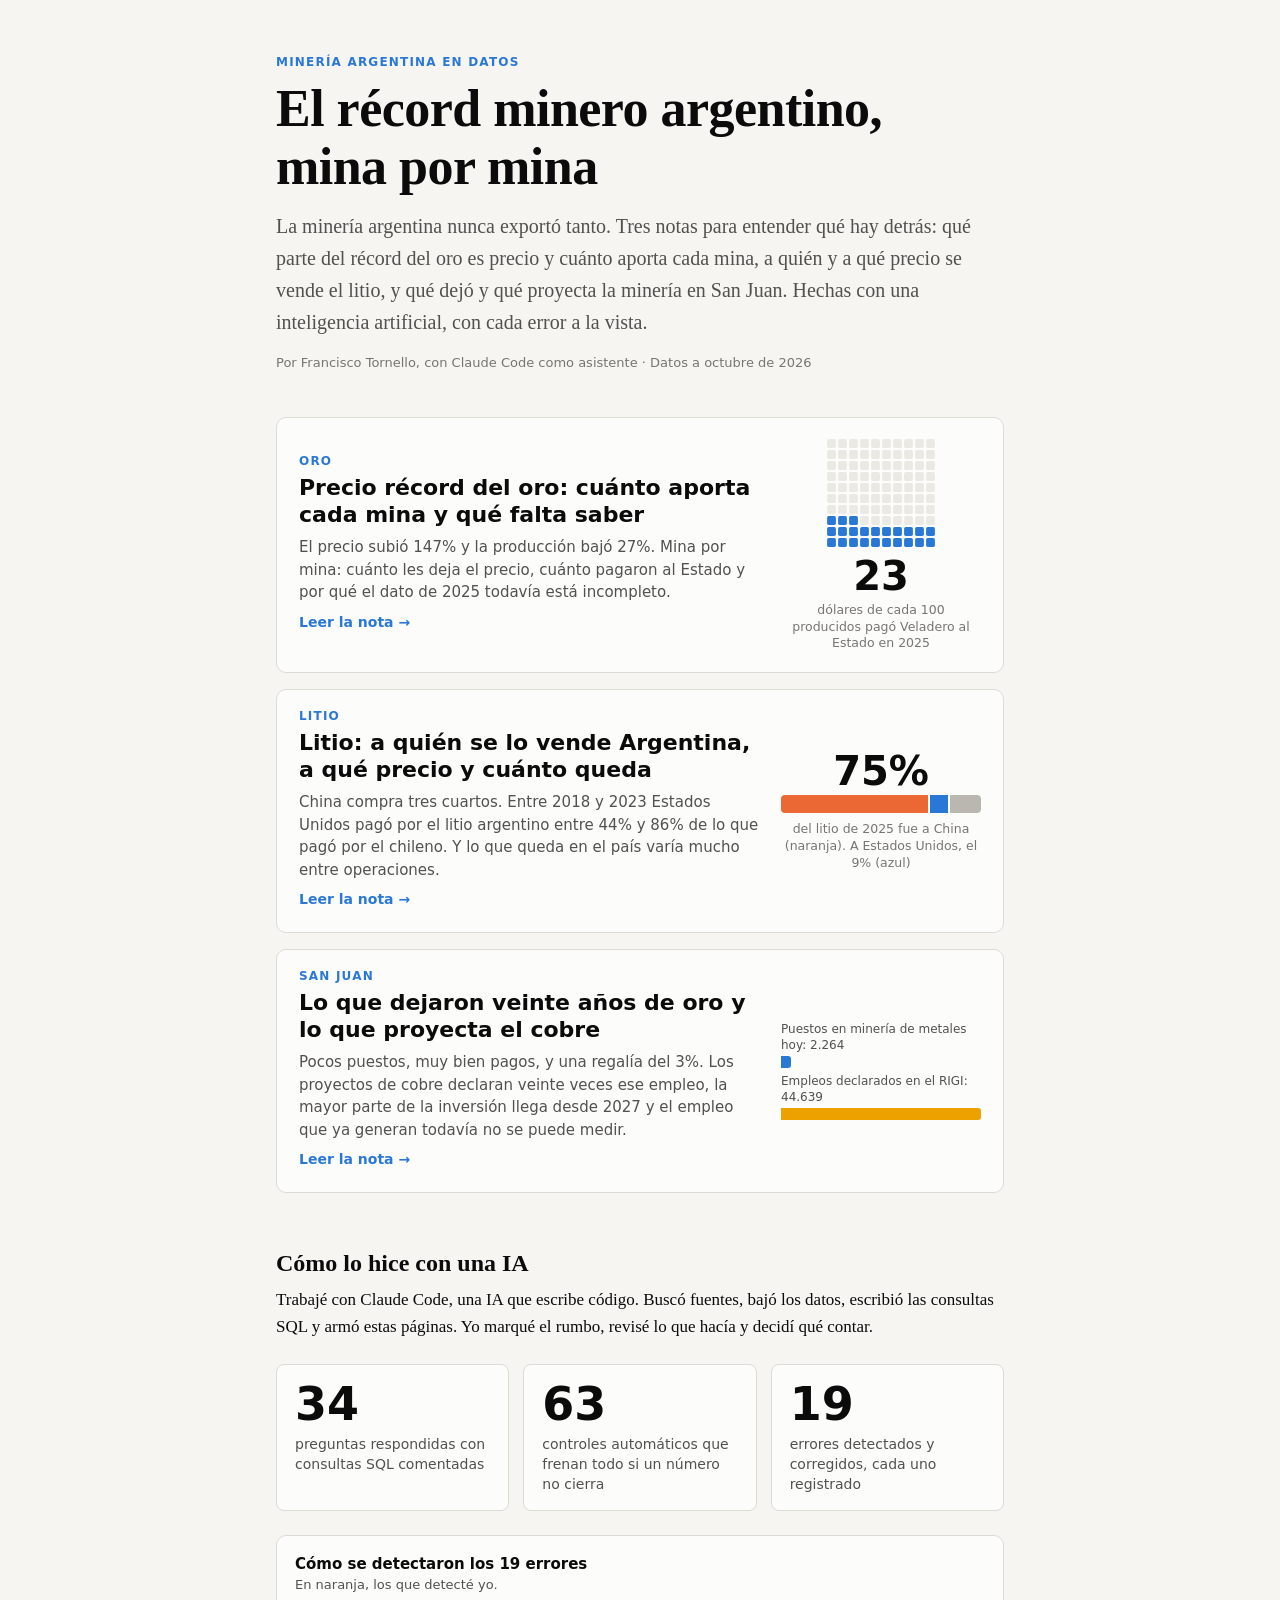
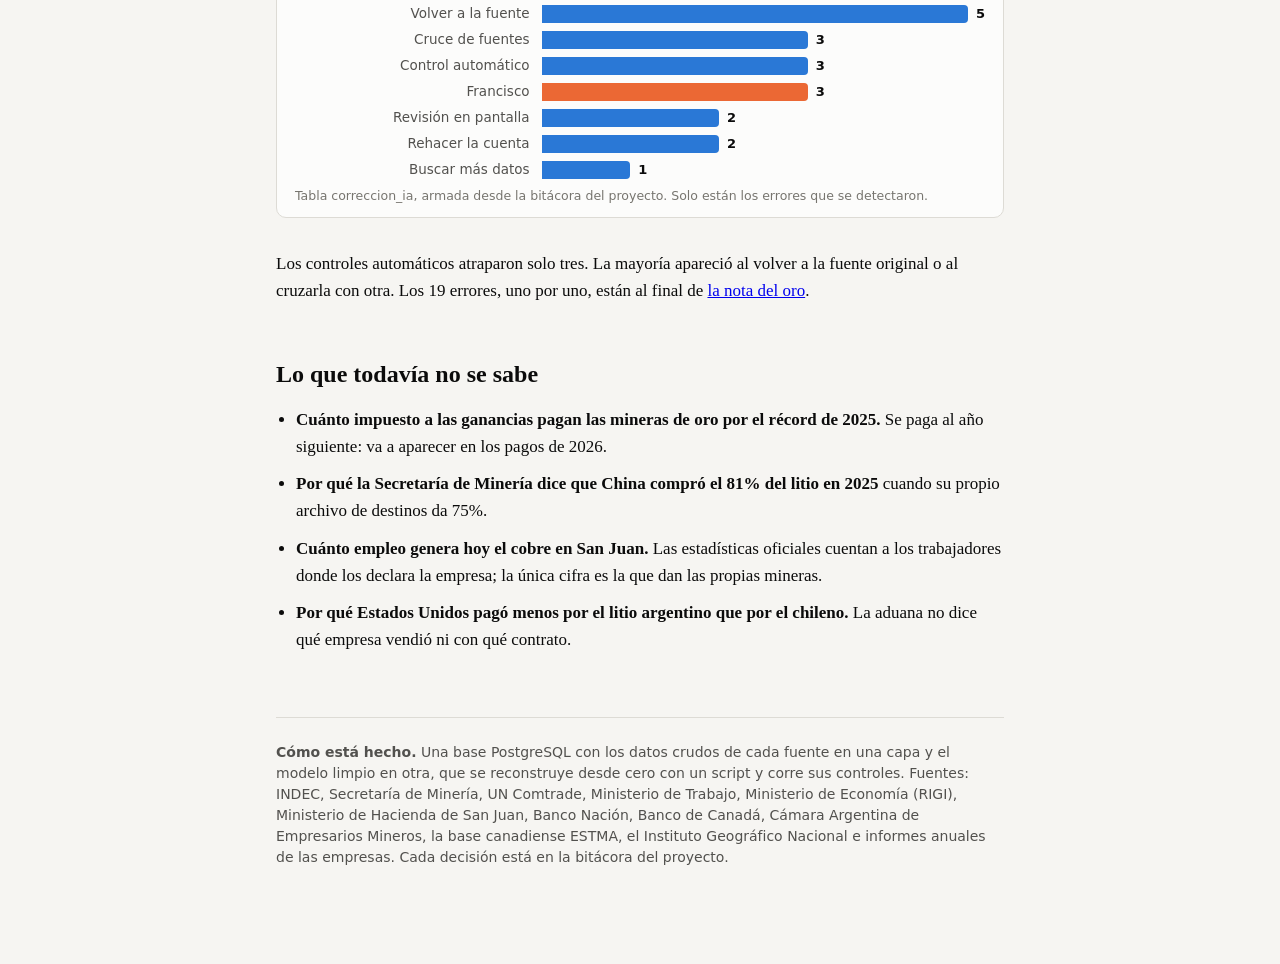
==== commit 83efbf6a: "Encuadre más neutral en notas, portada y README" ====
--- a/pagina/index.html
+++ b/pagina/index.html
@@ -234,8 +234,8 @@
 
 <header class="portada-cabecera">
   <div class="seccion-nota">Minería argentina en datos</div>
-  <h1>¿Cuánto del récord minero le queda al país?</h1>
-  <p class="bajada">La minería argentina nunca exportó tanto. Tres notas para ver qué hay detrás: quién gana con el precio del oro, a quién y a qué precio se vende el litio, y qué dejó y qué promete la minería en San Juan. Hechas con una inteligencia artificial, con cada error a la vista.</p>
+  <h1>El récord minero argentino, mina por mina</h1>
+  <p class="bajada">La minería argentina nunca exportó tanto. Tres notas para entender qué hay detrás: qué parte del récord del oro es precio y cuánto aporta cada mina, a quién y a qué precio se vende el litio, y qué dejó y qué proyecta la minería en San Juan. Hechas con una inteligencia artificial, con cada error a la vista.</p>
   <p class="firma">Por Francisco Tornello, con Claude Code como asistente · Datos a octubre de 2026</p>
 </header>
 
@@ -243,8 +243,8 @@
   <a class="nota-tarjeta" href="notas/oro.html">
     <div>
       <div class="seccion-nota">Oro</div>
-      <h3>El oro bate récords. ¿Cuánto le queda al país?</h3>
-      <p>El precio subió 147% y la producción bajó 27%. Mina por mina, la parte que llegó al Estado se achicó en los años de precio récord. Y Cerro Negro no llegó a lo que prometió Newmont.</p>
+      <h3>Precio récord del oro: cuánto aporta cada mina y qué falta saber</h3>
+      <p>El precio subió 147% y la producción bajó 27%. Mina por mina: cuánto les deja el precio, cuánto pagaron al Estado y por qué el dato de 2025 todavía está incompleto.</p>
       <span class="leer">Leer la nota →</span>
     </div>
     <div class="mini" id="mini-oro"></div>
@@ -252,8 +252,8 @@
   <a class="nota-tarjeta" href="notas/litio.html">
     <div>
       <div class="seccion-nota">Litio</div>
-      <h3>Tres cuartos para China y a mitad de precio para Estados Unidos</h3>
-      <p>Las exportaciones casi se triplicaron en lo que va de 2026. Entre 2018 y 2023 Estados Unidos pagó por el litio argentino entre 44% y 86% de lo que pagó por el chileno. Y la operación más grande no paga ganancias.</p>
+      <h3>Litio: a quién se lo vende Argentina, a qué precio y cuánto queda</h3>
+      <p>China compra tres cuartos. Entre 2018 y 2023 Estados Unidos pagó por el litio argentino entre 44% y 86% de lo que pagó por el chileno. Y lo que queda en el país varía mucho entre operaciones.</p>
       <span class="leer">Leer la nota →</span>
     </div>
     <div class="mini" id="mini-litio"></div>
@@ -261,8 +261,8 @@
   <a class="nota-tarjeta" href="notas/san-juan.html">
     <div>
       <div class="seccion-nota">San Juan</div>
-      <h3>Lo que dejaron veinte años de oro y lo que promete el cobre</h3>
-      <p>Pocos puestos, muy bien pagos, y una regalía del 3%. El cobre promete veinte veces ese empleo, la mayor parte de la inversión llega desde 2027 y el empleo que ya genera no se ve en las estadísticas.</p>
+      <h3>Lo que dejaron veinte años de oro y lo que proyecta el cobre</h3>
+      <p>Pocos puestos, muy bien pagos, y una regalía del 3%. Los proyectos de cobre declaran veinte veces ese empleo, la mayor parte de la inversión llega desde 2027 y el empleo que ya generan todavía no se puede medir.</p>
       <span class="leer">Leer la nota →</span>
     </div>
     <div class="mini" id="mini-sj"></div>
@@ -284,7 +284,7 @@
   <li><strong>Cuánto impuesto a las ganancias pagan las mineras de oro por el récord de 2025.</strong> Se paga al año siguiente: va a aparecer en los pagos de 2026.</li>
   <li><strong>Por qué la Secretaría de Minería dice que China compró el 81% del litio en 2025</strong> cuando su propio archivo de destinos da 75%.</li>
   <li><strong>Cuánto empleo genera hoy el cobre en San Juan.</strong> Las estadísticas oficiales cuentan a los trabajadores donde los declara la empresa; la única cifra es la que dan las propias mineras.</li>
-  <li><strong>Qué empresa vendió barato el litio a Estados Unidos.</strong> La aduana no lo dice; la denuncia de 2022 contra Livent apunta en esa dirección.</li>
+  <li><strong>Por qué Estados Unidos pagó menos por el litio argentino que por el chileno.</strong> La aduana no dice qué empresa vendió ni con qué contrato.</li>
 </ul>
 
 <footer>
